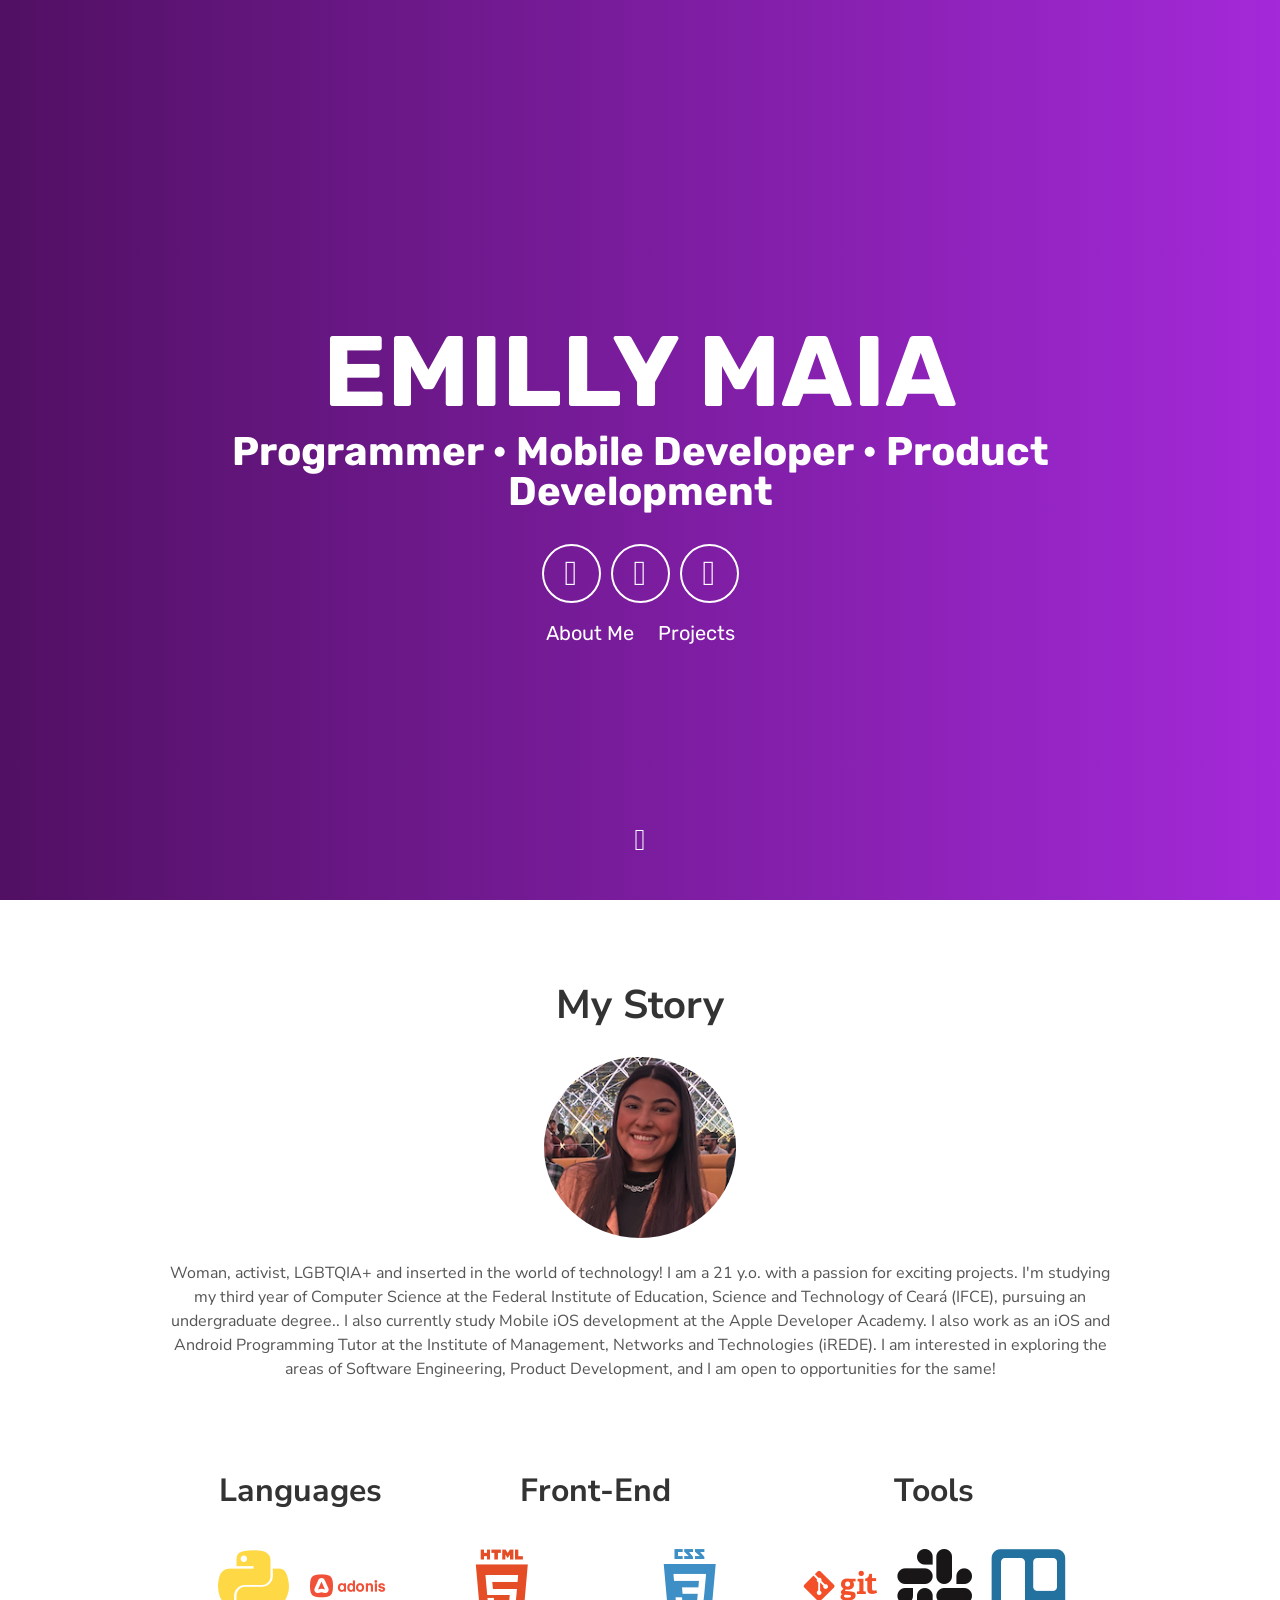
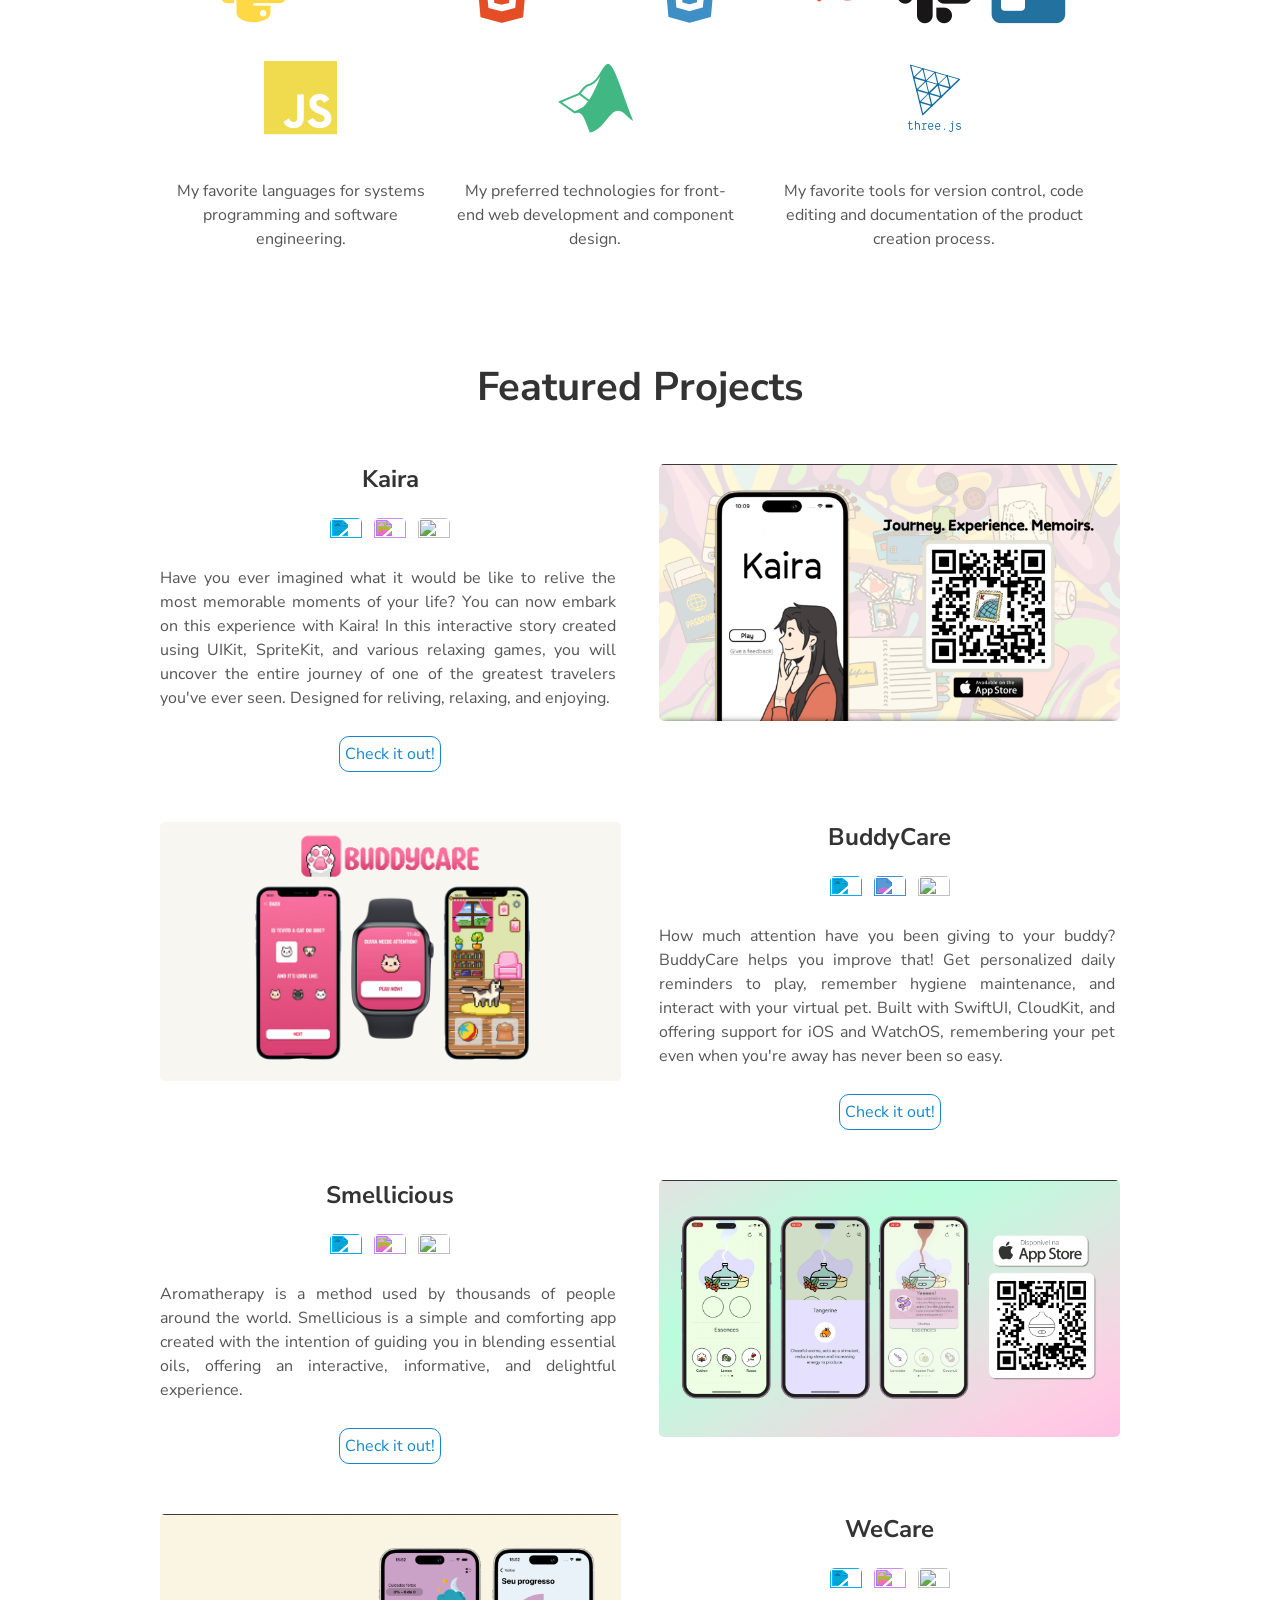
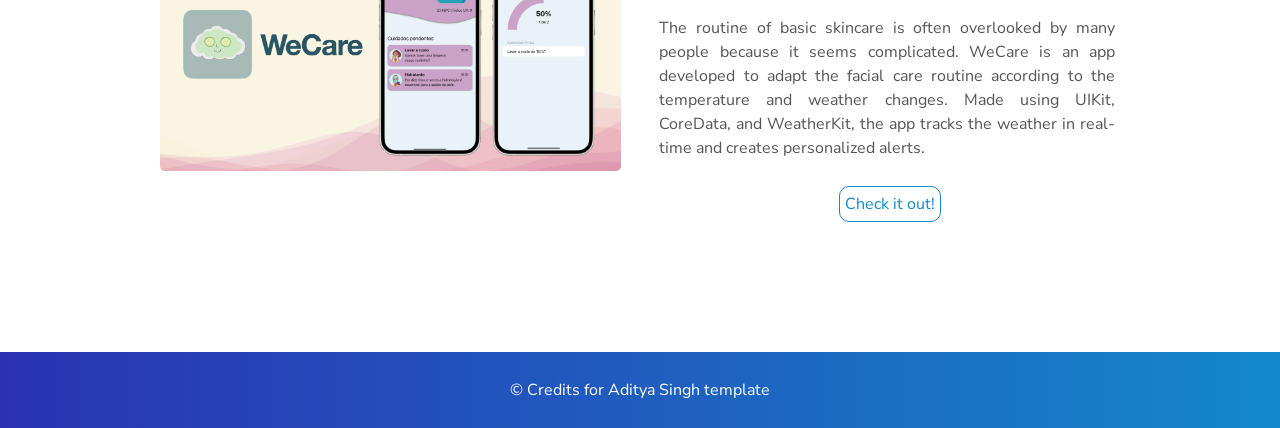
==== index.html @ 584636ec "ajustando app com git" ====
<!DOCTYPE html>
<html lang="en">
  <head>
    <!-- Metadata of the Webpage -->
    <!-- Character-set Metadata -->
    <meta charset="utf-8" />
    <meta http-equiv="X-UA-Compatible" content="IE=edge" />
    <!-- Viewport Metadata -->
    <meta name="viewport" content="width=device-width, initial-scale=1" />
    <!-- Description Metadata-->
    <meta name="description" content="Portfolio Website" />
    <!-- Author Metadata -->
    <meta name="author" content="Emilly Maia" />
    <!-- Keyword Metadata -->
    <meta
      name="keywords"
      content="Emilly Maia, Emilly Pereira Maia, Emilly, Maia"
    />
    <!-- Webpage Logo -->
    <link rel="shortcut icon" href="./assets/img/favicon.ico" />
    <!-- Webpage Title -->
    <title>Emilly Maia</title>

    <!-- Import CSS: Main Stylesheet -->
    <link rel="stylesheet" href="./assets/css/main.css" />
    <link rel="stylesheet" href="https://cdn.jsdelivr.net/gh/devicons/devicon@latest/devicon.min.css">
  </head>

  <body>
    <div id="particles-js">
      <div class="header">
        <h1>
          <span class="site-title">EMILLY MAIA</span>
          <span class="site-description">Programmer • Mobile Developer • Product Development</span>
        </h1>
        <div class="header-icons">
          <a aria-label="My LinkedIn Profile" target="_blank" href="https://www.linkedin.com/in/emilly-maia-dev/">
            <i class="icon fa fa-linkedin" aria-hidden="true"></i>
          </a>
          <a aria-label="My Github Profile" target="_blank" href="https://github.com/emillymaia">
            <i class="icon fa fa-github-alt" aria-hidden="true"></i>
          </a>
          <a aria-label="Send Email" href="mailto:emillymaia.dev@gmail.com" target="_blank"
            ><i class="icon fa fa-envelope"></i
          ></a>
        </div>
        <div class="header-links">
          <a class="link" href="#about" data-scroll>About Me</a>
          <a class="link" href="#projects" data-scroll>Projects</a>
        </div>
      </div>
      <a class="down" href="#about" data-scroll><i class="icon fa fa-chevron-down" aria-hidden="true"></i></a>
    </div>

    <!-- About Section -->
    <section id="about">
      <!-- User Introduction-->
      <div class="user-details">
        <h1>My Story</h1>
        <picture>
          <source
            type="image/webp"
            srcset="./assets/img/webp/Professional-Picture-Me.webp"
            alt="Professional Me"
            width="20%"
            style="border-radius: 50%"
          />
          <img
            src="./assets/img/jpg/Professional-Picture-Me.png"
            alt="Professional Me"
            width="20%"
            style="border-radius: 50%"
          />
        </picture>
        <p>
          Woman, activist, LGBTQIA+ and inserted in the world of technology! I am a 21 y.o. with a passion for 
          exciting projects. I'm studying my third year of Computer Science at the Federal Institute of Education, 
          Science and Technology of Ceará (IFCE), pursuing an undergraduate degree.. I also currently study Mobile iOS 
          development at the Apple Developer Academy. I also work as an iOS and Android Programming Tutor at the 
          Institute of Management, Networks and Technologies (iREDE). I am interested in exploring the areas 
          of Software Engineering, Product Development, and I am open to opportunities for the same!
        </p>
      </div>

      <!-- User Specifics -->
      <div class="user">
        <!-- Technology Stack #1: Languages -->
        <div class="tech">
          <h2>Languages</h2>
          <i class="devicon-python-plain colored"></i>
          <i class="devicon-flutter-plain colored"></i>
          <i class="devicon-dart-plain-wordmark colored"></i>
          <i class="devicon-kotlin-plain-wordmark colored"></i>
          <i class="devicon-swift-plain colored"></i>
          <i class="devicon-javascript-plain colored"></i>
          <p>My favorite languages for systems programming and software engineering.</p>
        </div>

        <!-- Technology Stack #2: Front-End -->
        <div class="tech">
          <h2>Front-End</h2>
          <i class="devicon-html5-plain-wordmark colored"></i>
          <i class="devicon-bootstrap-plain-wordmark colored"></i>
          <i class="devicon-css3-plain-wordmark colored"></i>
          <i class="devicon-vuejs-plain-wordmark colored"></i>

          <p>My preferred technologies for front-end web development and component design.</p>
        </div>

        <!-- Technology Stack #4: Tools -->
        <div class="tech">
          <h2>Tools</h2>
          <i class="devicon-git-plain-wordmark colored"></i>
          <i class="devicon-github-plain colored"></i>
          <i class="devicon-trello-plain colored"></i>
          <i class="devicon-intellij-plain-wordmark colored"></i>
          <i class="devicon-xcode-plain colored"></i>
          <i class="devicon-jira-plain colored"></i>
          <p>My favorite tools for version control, code editing and documentation of the product creation process.</p>
        </div>
      </div>
    </section>

    <!-- Projects Section -->
    <section id="projects">
      <div class="user-details">
        <h1>Featured Projects</h1>
      </div>

      <!-- User Project #1: Personal Résumé Website -->
      <div class="user-projects">
        <div class="images-right">
          <picture>
            <source type="image/webp" srcset="./assets/img/webp/KairaApp.webp" alt="Kaira Mobile App" />
            <img alt="Kaira Mobile App" src="./assets/img/jpg/KairaApp.png" />
          </picture>
        </div>
        <div class="contents" style="text-align: center">
          <h3>Kaira</h3>
          <div>
            <img
              height="32"
              width="32"
              src="https://unpkg.com/simple-icons@3.4.0/icons/appstore.svg"
              style="filter: invert(73%) sepia(74%) saturate(1552%) hue-rotate(169deg) brightness(109%) contrast(97%)"
            />
            &nbsp;
            <img
              height="32"
              width="32"
              src="https://unpkg.com/simple-icons@3.4.0/icons/swift.svg"
              style="filter: invert(24%) sepia(14%) saturate(2270%) hue-rotate(222deg) brightness(102%) contrast(90%)"
            />
            &nbsp;
            <img height="32" width="32" src="https://unpkg.com/simple-icons@3.4.0/icons/xcode.svg" />
          </div>
          <p style="text-align: justify">
            Have you ever imagined what it would be like to relive the most memorable 
            moments of your life? You can now embark on this experience with Kaira! 
            In this interactive story created using UIKit, SpriteKit, and various relaxing 
            games, you will uncover the entire journey of one of the greatest travelers you've ever 
            seen. Designed for reliving, relaxing, and enjoying.
          </p>
          <a class="project-link" target="_blank" href="https://apps.apple.com/br/app/kaira/id6466660925">Check it out!</a>
        </div>
      </div>

      <!-- User Project #2: Summer 2020 Project -->
      <div class="user-projects">
        <div class="images-left">
          <picture>
            <source type="image/webp" srcset="./assets/img/webp/BuddyCareApp.webp" alt="Perpetual Crusades" />
            <img alt="Perpetual Crusades" src="./assets/img/jpg/BuddyCareApp.png" />
          </picture>
        </div>
        <div class="contents-right" style="text-align: center">
          <h3>BuddyCare</h3>
          <img
            height="32"
            width="32"
            src="https://unpkg.com/simple-icons@3.4.0/icons/swift.svg"
            style="filter: invert(73%) sepia(74%) saturate(1552%) hue-rotate(169deg) brightness(109%) contrast(97%)"
          />
          &nbsp;
          <img
            height="32"
            width="32"
            src="https://unpkg.com/simple-icons@3.4.0/icons/xcode.svg"
            style="filter: invert(33%) sepia(29%) saturate(3844%) hue-rotate(184deg) brightness(90%) contrast(84%)"
          />
          &nbsp;
          <img height="32" width="32" src="https://unpkg.com/simple-icons@3.4.0/icons/github.svg" />
          <p style="text-align: justify">
            How much attention have you been giving to your buddy? BuddyCare helps you improve 
            that! Get personalized daily reminders to play, remember hygiene maintenance, and 
            interact with your virtual pet. Built with SwiftUI, CloudKit, and offering support
             for iOS and WatchOS, remembering your pet even when you're away has never been 
             so easy.
          </p>
          <a class="project-link" target="_blank" href="https://github.com/yago-marques/BuddyCare"
            >Check it out!</a
          >
        </div>
      </div>

      <!-- User Project #3: COVID-19 Tracker App -->
      <div class="user-projects">
        <div class="images-right">
          <picture>
            <source type="image/webp" srcset="./assets/img/webp/SmelliciousApp.webp" alt="COVID-19 Tracker App" />
            <img alt="COVID-19 Tracker App" src="./assets/img/jpg/SmelliciousApp.png" />
          </picture>
        </div>
        <div class="contents" style="text-align: center">
          <h3>Smellicious</h3>
          <div>
            <img
            height="32"
            width="32"
            src="https://unpkg.com/simple-icons@3.4.0/icons/appstore.svg"
            style="filter: invert(73%) sepia(74%) saturate(1552%) hue-rotate(169deg) brightness(109%) contrast(97%)"
          />
          &nbsp;
          <img
            height="32"
            width="32"
            src="https://unpkg.com/simple-icons@3.4.0/icons/swift.svg"
            style="filter: invert(24%) sepia(14%) saturate(2270%) hue-rotate(222deg) brightness(102%) contrast(90%)"
          />
          &nbsp;
          <img height="32" width="32" src="https://unpkg.com/simple-icons@3.4.0/icons/xcode.svg" />
          </div>
          <p style="text-align: justify">
            Aromatherapy is a method used by thousands of people around the world. 
            Smellicious is a simple and comforting app created with the intention of 
            guiding you in blending essential oils, offering an interactive, informative, 
            and delightful experience.
          </p>
          <a class="project-link" target="_blank" href="https://apps.apple.com/br/app/smellicious/id6445817946">
            Check it out!
          </a>
        </div>
      </div>

      <!-- Use Project #4: Valuto: Account Management System -->
      <div class="user-projects">
        <div class="images-left">
          <picture>
            <source
              type="image/webp"
              srcset="./assets/img/webp/WeCareApp.webp"
              alt="Valuto: Account Management System"
            />
            <img alt="Valuto: Account Management System" src="./assets/img/jpg/WeCareApp.png" />
          </picture>
        </div>
        <div class="contents-right" style="text-align: center">
          <h3>WeCare</h3>
          <div>
            <img
            height="32"
            width="32"
            src="https://unpkg.com/simple-icons@3.4.0/icons/github.svg"
            style="filter: invert(73%) sepia(74%) saturate(1552%) hue-rotate(169deg) brightness(109%) contrast(97%)"
          />
          &nbsp;
          <img
            height="32"
            width="32"
            src="https://unpkg.com/simple-icons@3.4.0/icons/swift.svg"
            style="filter: invert(24%) sepia(14%) saturate(2270%) hue-rotate(222deg) brightness(102%) contrast(90%)"
          />
          &nbsp;
          <img height="32" width="32" src="https://unpkg.com/simple-icons@3.4.0/icons/xcode.svg" />
          </div>
          <p style="text-align: justify">
            The routine of basic skincare is often overlooked by many people because it seems 
            complicated. WeCare is an app developed to adapt the facial care routine according
             to the temperature and weather changes. Made using UIKit, CoreData, and WeatherKit, 
             the app tracks the weather in real-time and creates personalized alerts.
          </p>
          <a class="project-link" target="_blank" href="https://github.com/yago-marques/WeCare">
            Check it out!
          </a>
        </div>
      </div>
    </section>

    <footer class="footer">
      <p>&copy; Credits for Aditya Singh template</p>
    </footer>

    <!-- Import JS: Particles Theme -->
    <script src="https://cdn.jsdelivr.net/particles.js/2.0.0/particles.min.js"></script>
    <!-- Import JS: Sweet Scroll -->
    <script src="./assets/js/sweet-scroll.min.js"></script>
    <!-- Import JS: Google Analytics -->
    <script src="./assets/js/google-analytics.js"></script>
    <!-- Import JS: Main Script -->
    <script src="./assets/js/main.js"></script>
  </body>
</html>
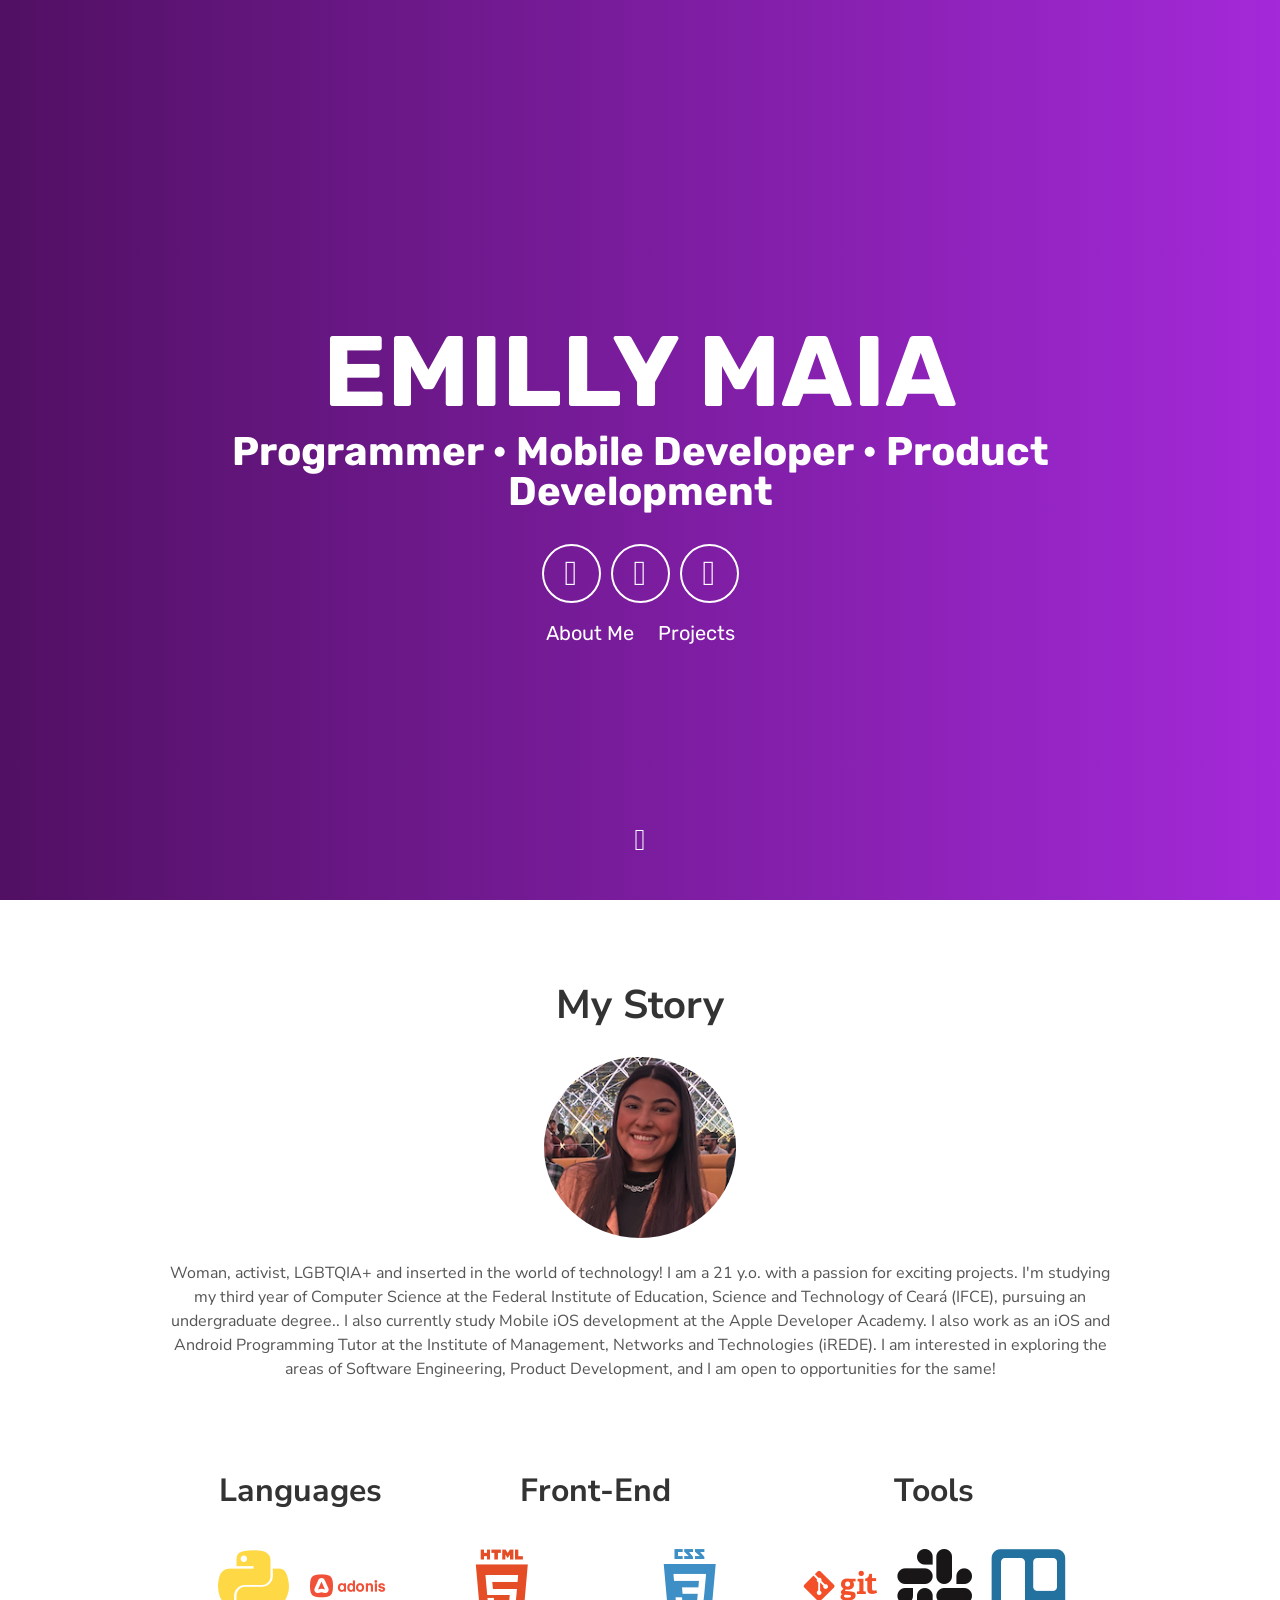
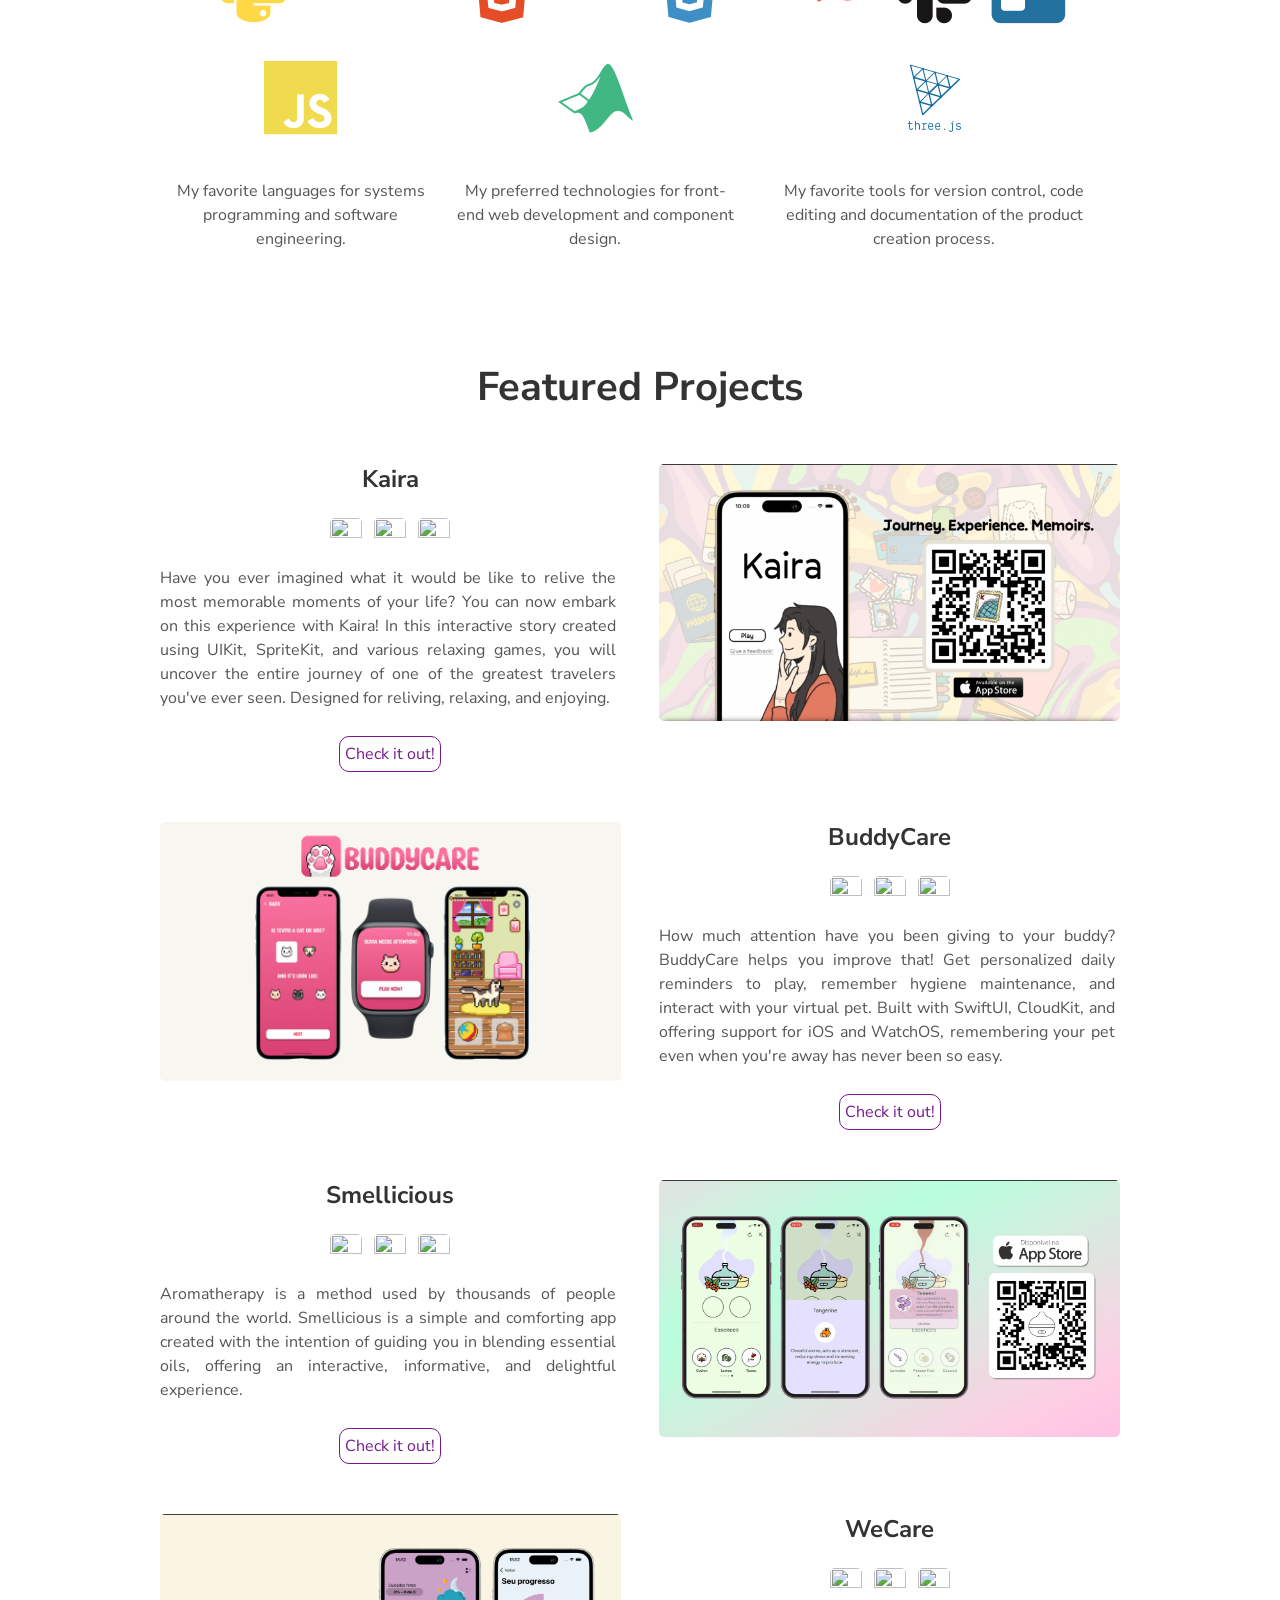
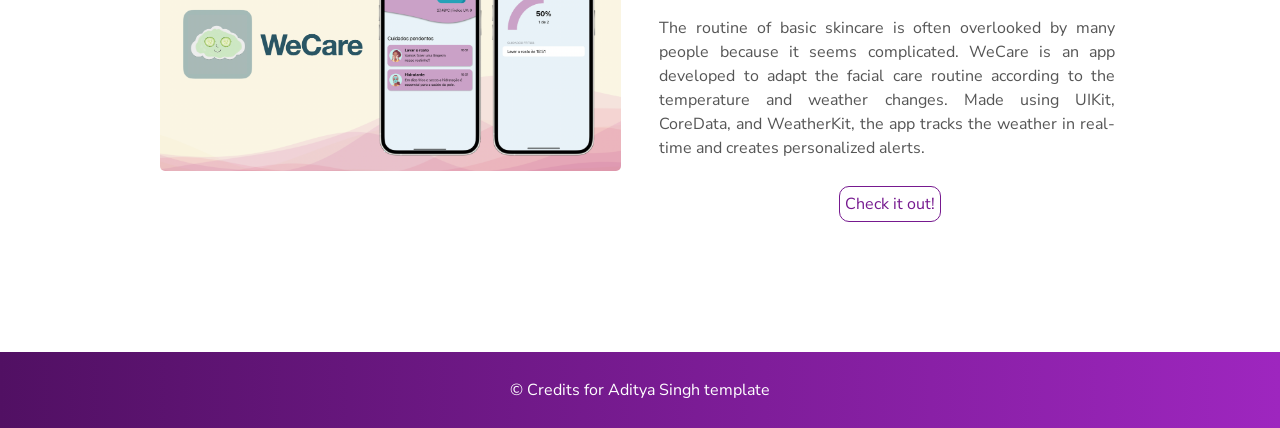
==== commit 5d5714a7: "adjust icons color" ====
--- a/index.html
+++ b/index.html
@@ -142,14 +142,12 @@
               height="32"
               width="32"
               src="https://unpkg.com/simple-icons@3.4.0/icons/appstore.svg"
-              style="filter: invert(73%) sepia(74%) saturate(1552%) hue-rotate(169deg) brightness(109%) contrast(97%)"
             />
             &nbsp;
             <img
               height="32"
               width="32"
               src="https://unpkg.com/simple-icons@3.4.0/icons/swift.svg"
-              style="filter: invert(24%) sepia(14%) saturate(2270%) hue-rotate(222deg) brightness(102%) contrast(90%)"
             />
             &nbsp;
             <img height="32" width="32" src="https://unpkg.com/simple-icons@3.4.0/icons/xcode.svg" />
@@ -179,14 +177,12 @@
             height="32"
             width="32"
             src="https://unpkg.com/simple-icons@3.4.0/icons/swift.svg"
-            style="filter: invert(73%) sepia(74%) saturate(1552%) hue-rotate(169deg) brightness(109%) contrast(97%)"
           />
           &nbsp;
           <img
             height="32"
             width="32"
             src="https://unpkg.com/simple-icons@3.4.0/icons/xcode.svg"
-            style="filter: invert(33%) sepia(29%) saturate(3844%) hue-rotate(184deg) brightness(90%) contrast(84%)"
           />
           &nbsp;
           <img height="32" width="32" src="https://unpkg.com/simple-icons@3.4.0/icons/github.svg" />
@@ -218,14 +214,12 @@
             height="32"
             width="32"
             src="https://unpkg.com/simple-icons@3.4.0/icons/appstore.svg"
-            style="filter: invert(73%) sepia(74%) saturate(1552%) hue-rotate(169deg) brightness(109%) contrast(97%)"
           />
           &nbsp;
           <img
             height="32"
             width="32"
             src="https://unpkg.com/simple-icons@3.4.0/icons/swift.svg"
-            style="filter: invert(24%) sepia(14%) saturate(2270%) hue-rotate(222deg) brightness(102%) contrast(90%)"
           />
           &nbsp;
           <img height="32" width="32" src="https://unpkg.com/simple-icons@3.4.0/icons/xcode.svg" />
@@ -261,14 +255,12 @@
             height="32"
             width="32"
             src="https://unpkg.com/simple-icons@3.4.0/icons/github.svg"
-            style="filter: invert(73%) sepia(74%) saturate(1552%) hue-rotate(169deg) brightness(109%) contrast(97%)"
           />
           &nbsp;
           <img
             height="32"
             width="32"
             src="https://unpkg.com/simple-icons@3.4.0/icons/swift.svg"
-            style="filter: invert(24%) sepia(14%) saturate(2270%) hue-rotate(222deg) brightness(102%) contrast(90%)"
           />
           &nbsp;
           <img height="32" width="32" src="https://unpkg.com/simple-icons@3.4.0/icons/xcode.svg" />
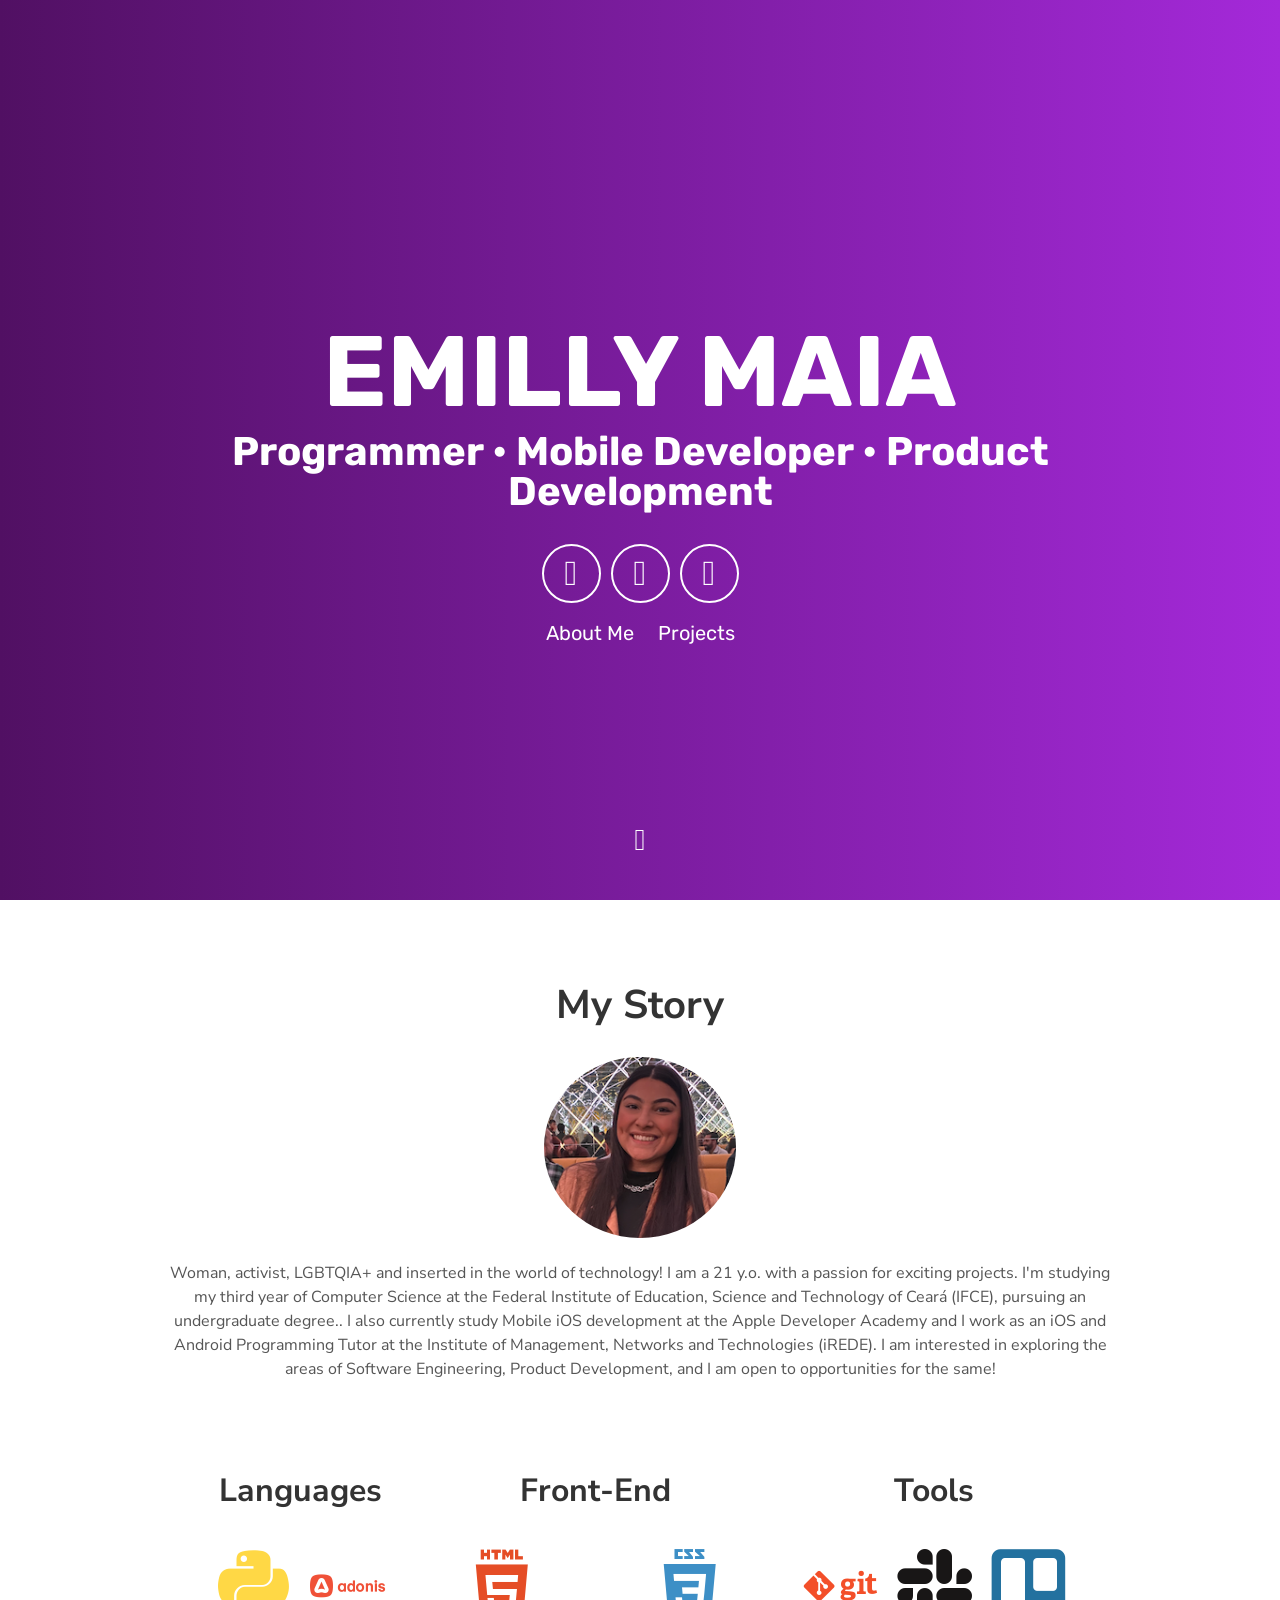
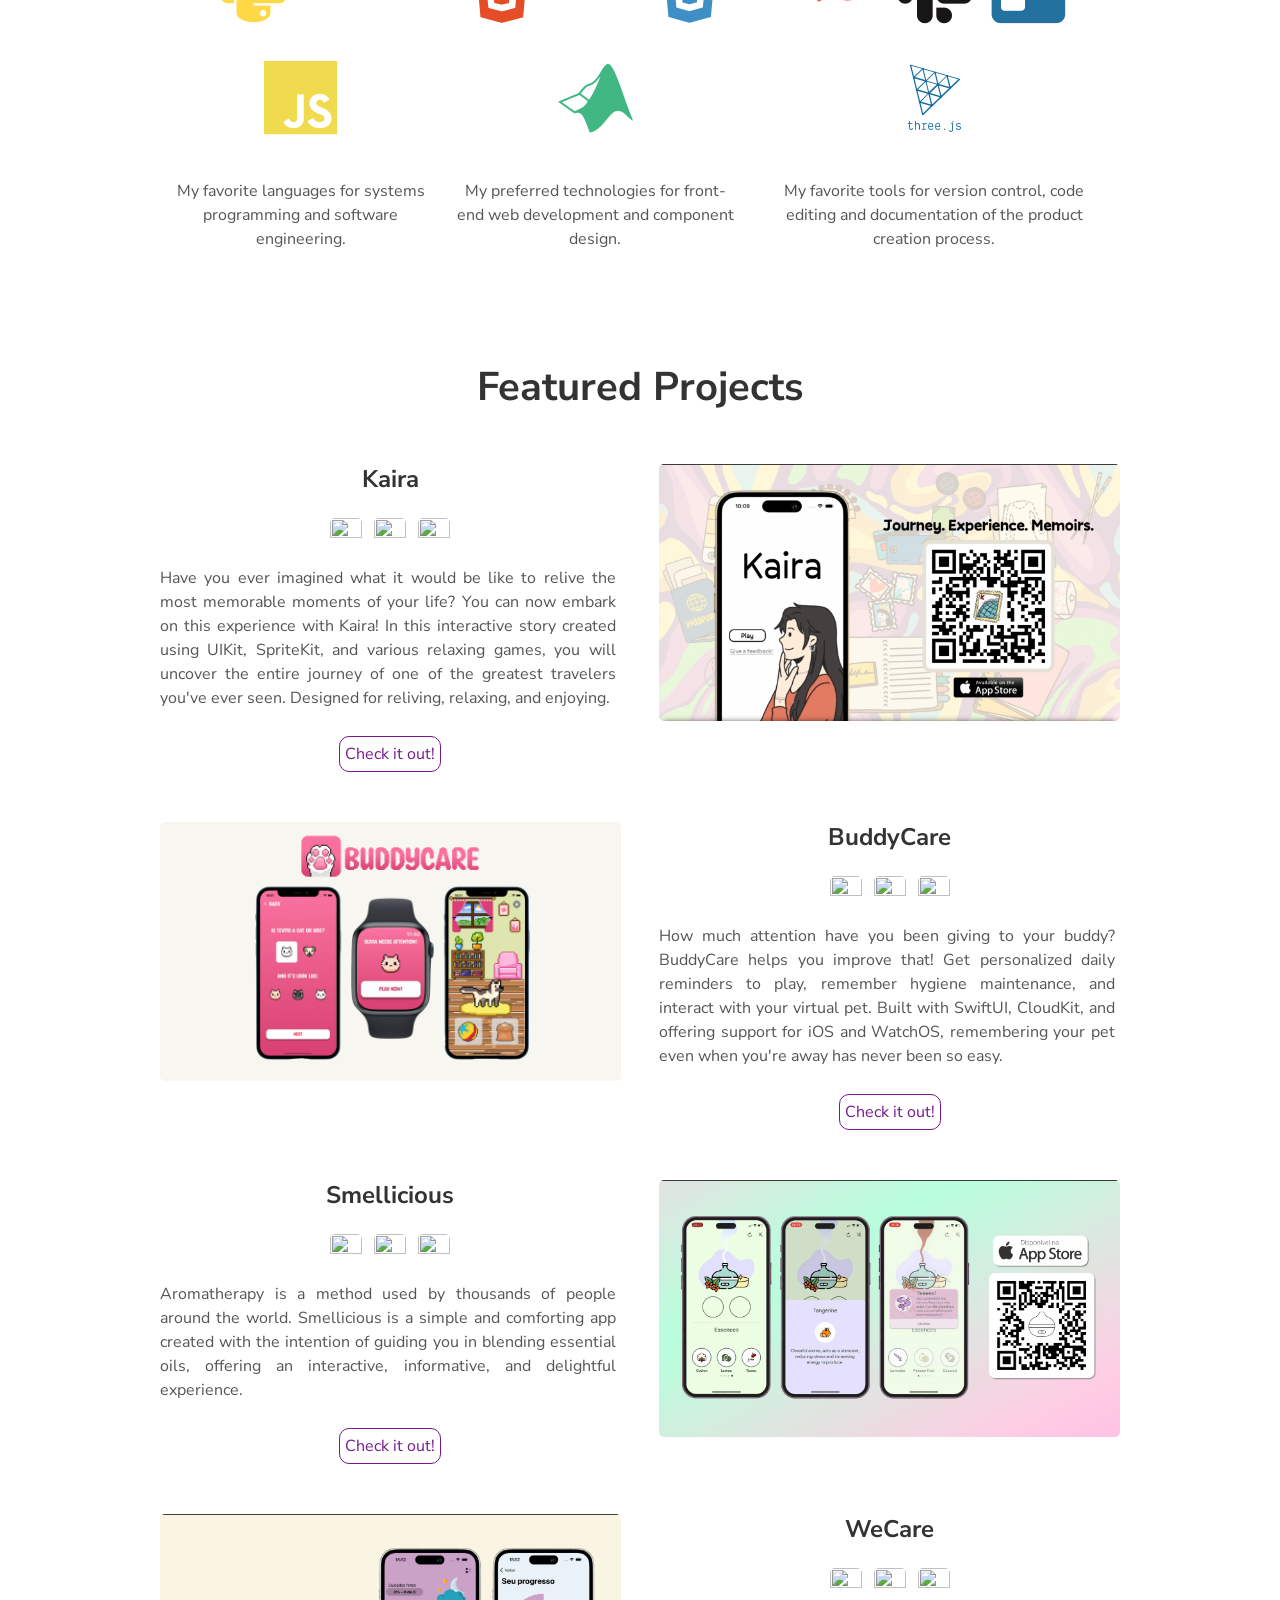
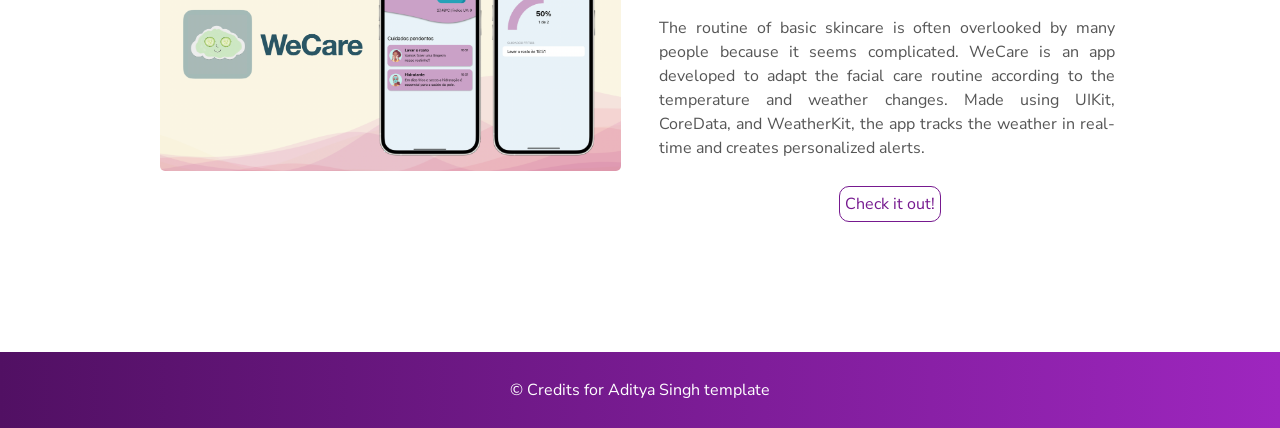
==== commit 82b0d184: "projeto ok" ====
--- a/index.html
+++ b/index.html
@@ -76,7 +76,7 @@
           Woman, activist, LGBTQIA+ and inserted in the world of technology! I am a 21 y.o. with a passion for 
           exciting projects. I'm studying my third year of Computer Science at the Federal Institute of Education, 
           Science and Technology of Ceará (IFCE), pursuing an undergraduate degree.. I also currently study Mobile iOS 
-          development at the Apple Developer Academy. I also work as an iOS and Android Programming Tutor at the 
+          development at the Apple Developer Academy and I work as an iOS and Android Programming Tutor at the 
           Institute of Management, Networks and Technologies (iREDE). I am interested in exploring the areas 
           of Software Engineering, Product Development, and I am open to opportunities for the same!
         </p>
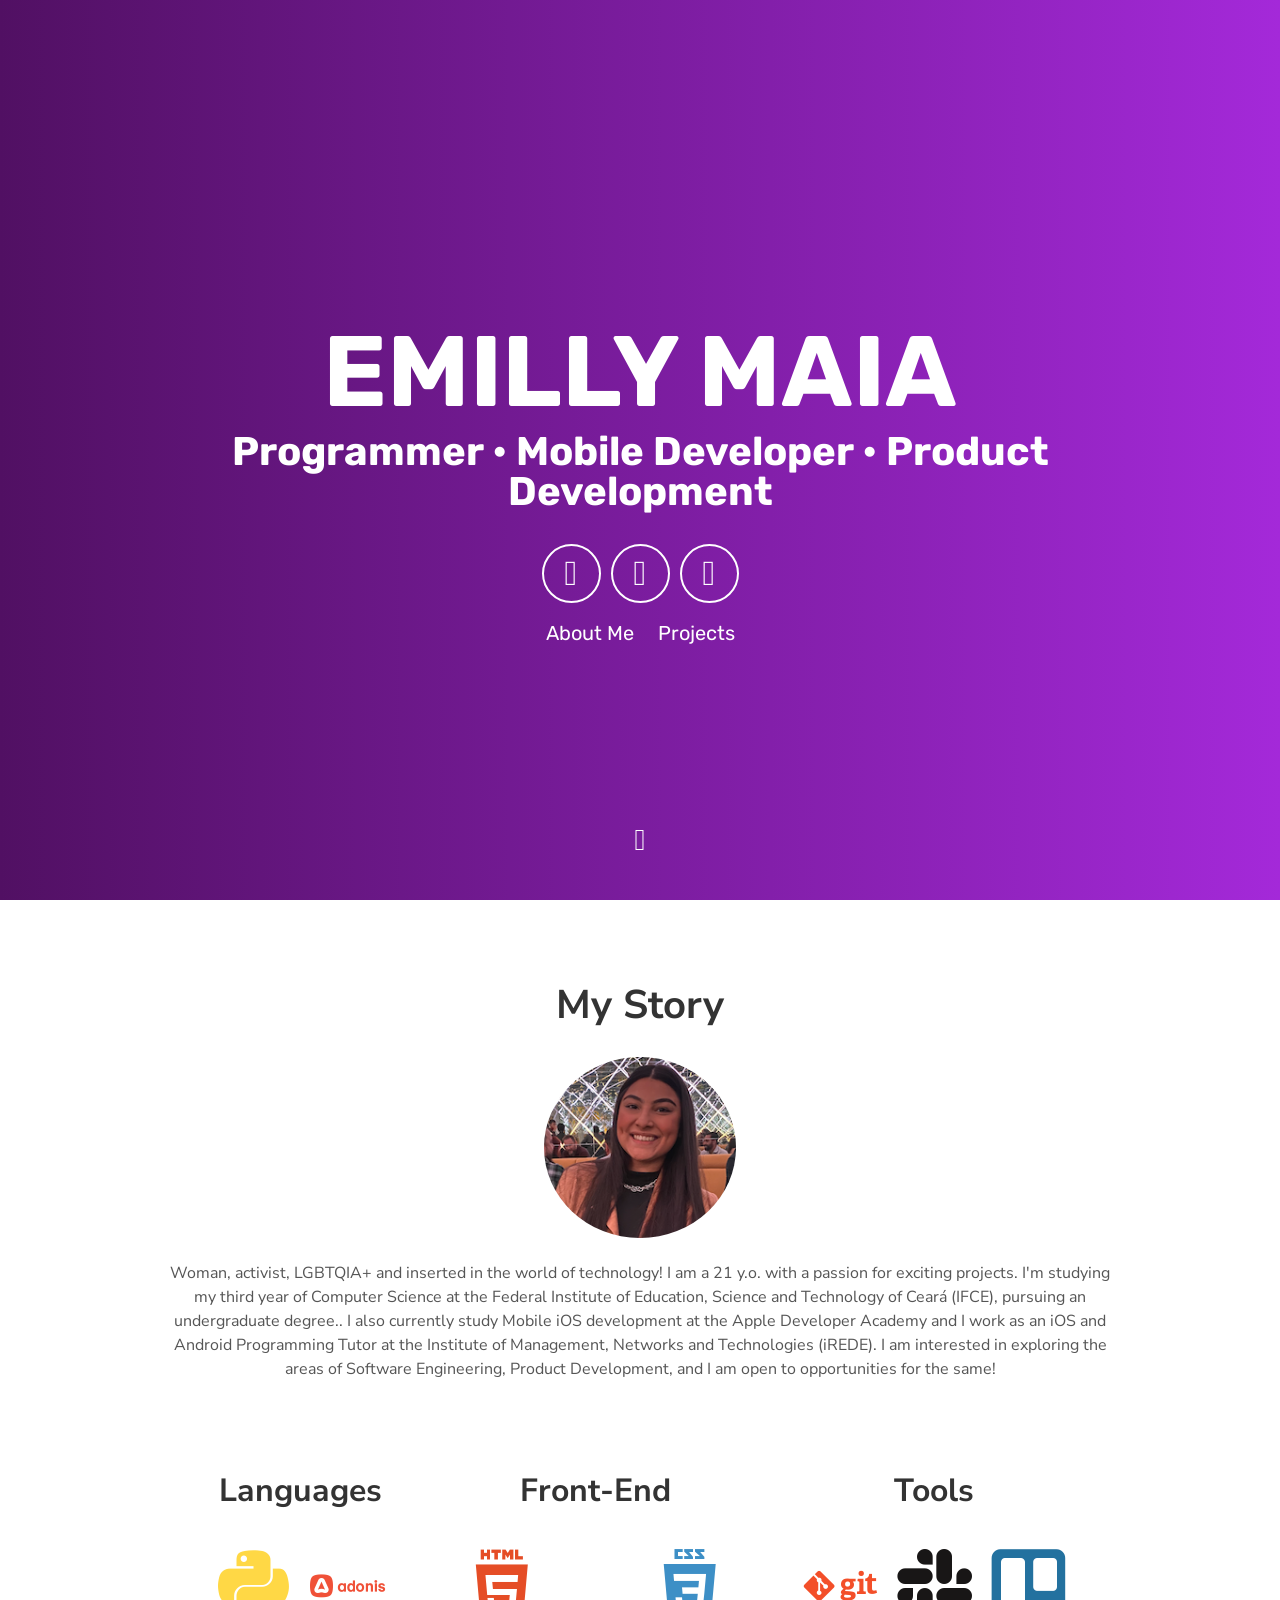
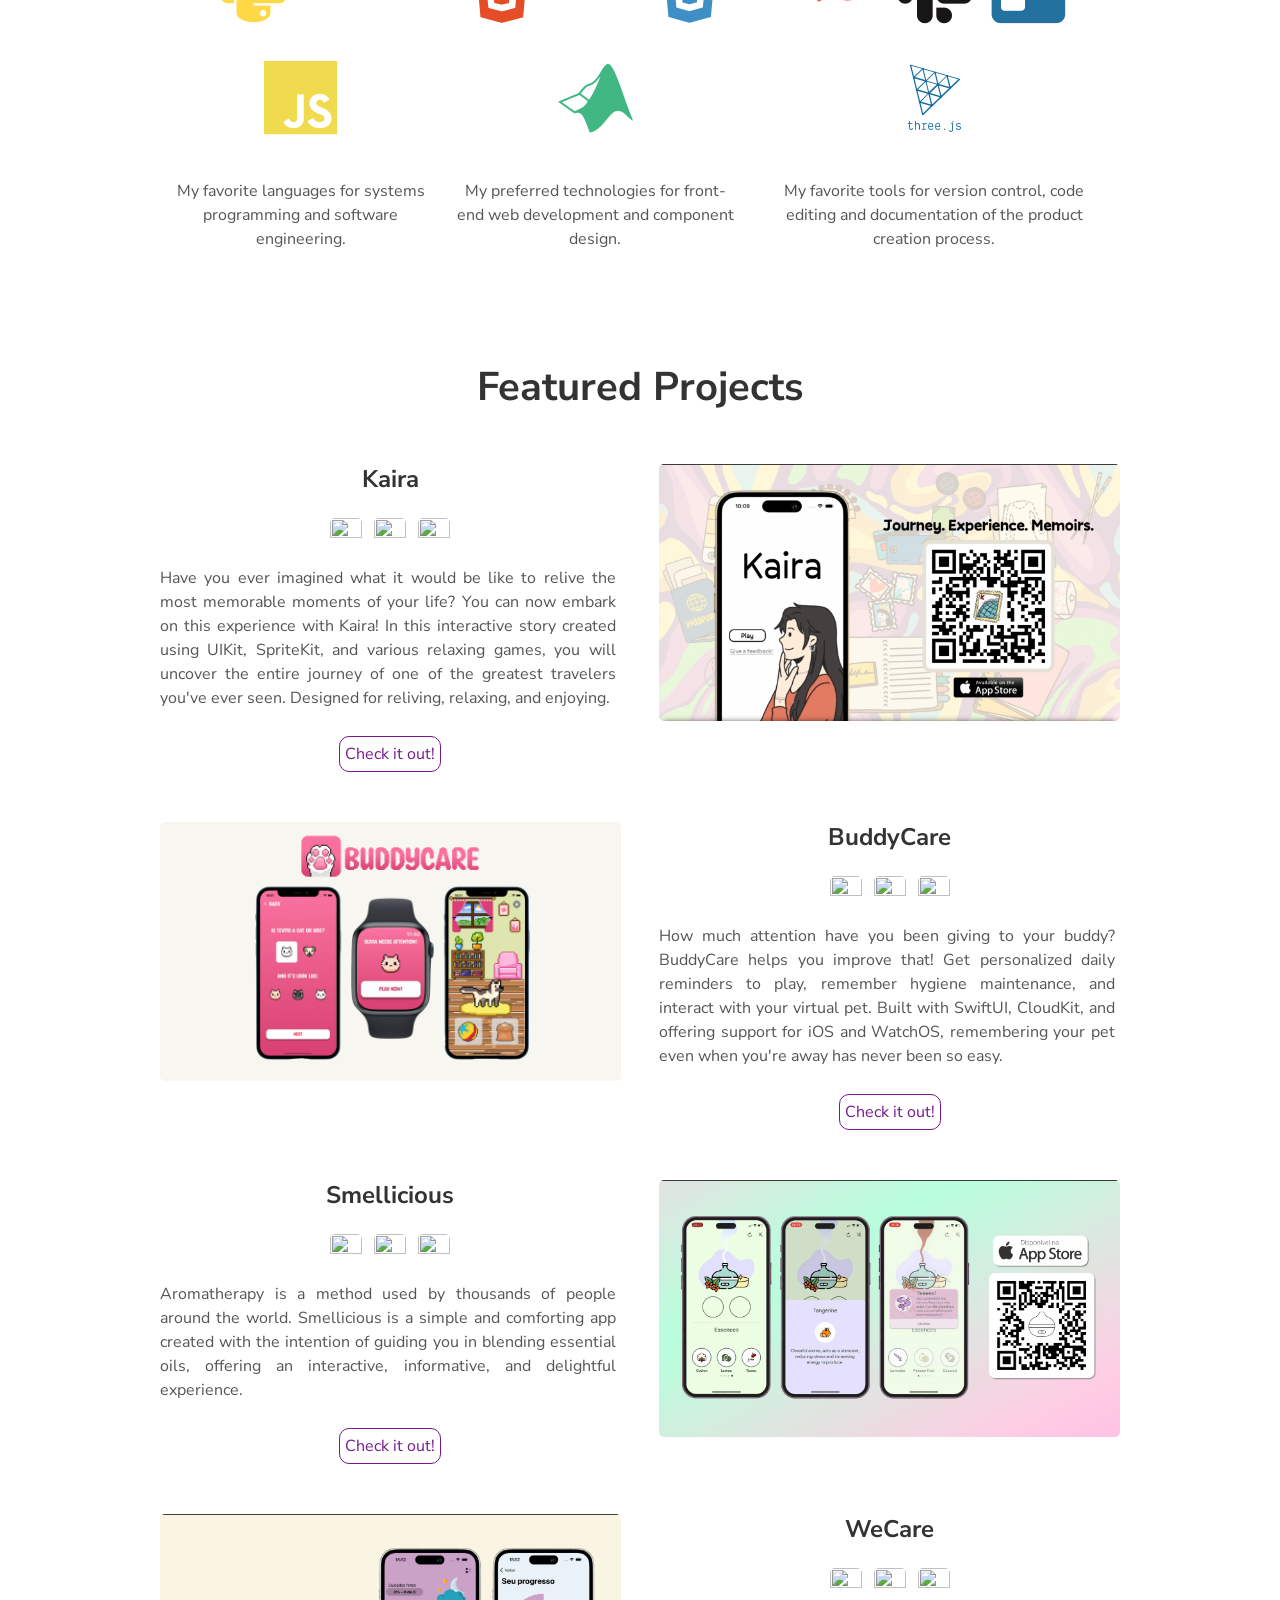
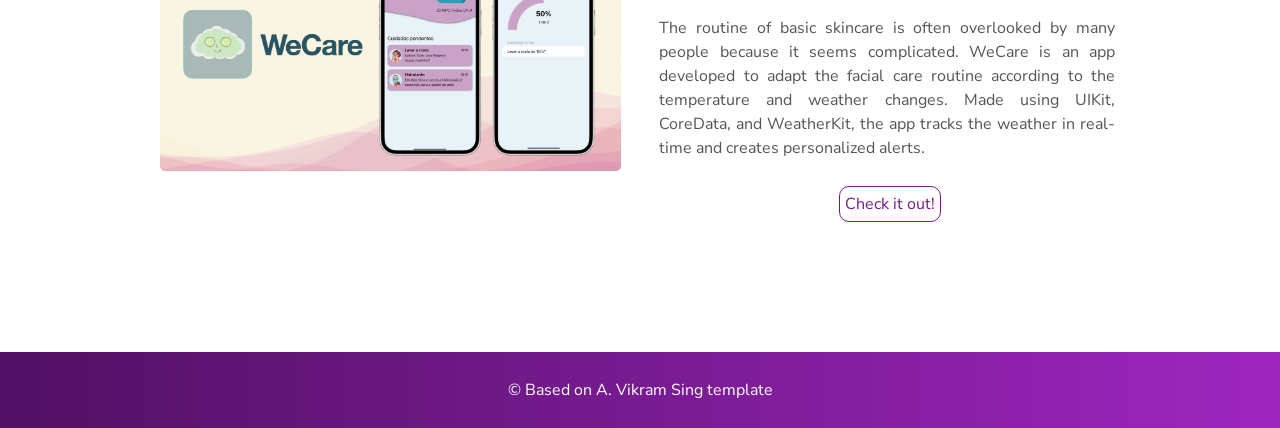
==== commit 6e518870: "adjust footer" ====
--- a/index.html
+++ b/index.html
@@ -279,7 +279,7 @@
     </section>
 
     <footer class="footer">
-      <p>&copy; Credits for Aditya Singh template</p>
+      <p>&copy; Based on A. Vikram Sing template</p>
     </footer>
 
     <!-- Import JS: Particles Theme -->
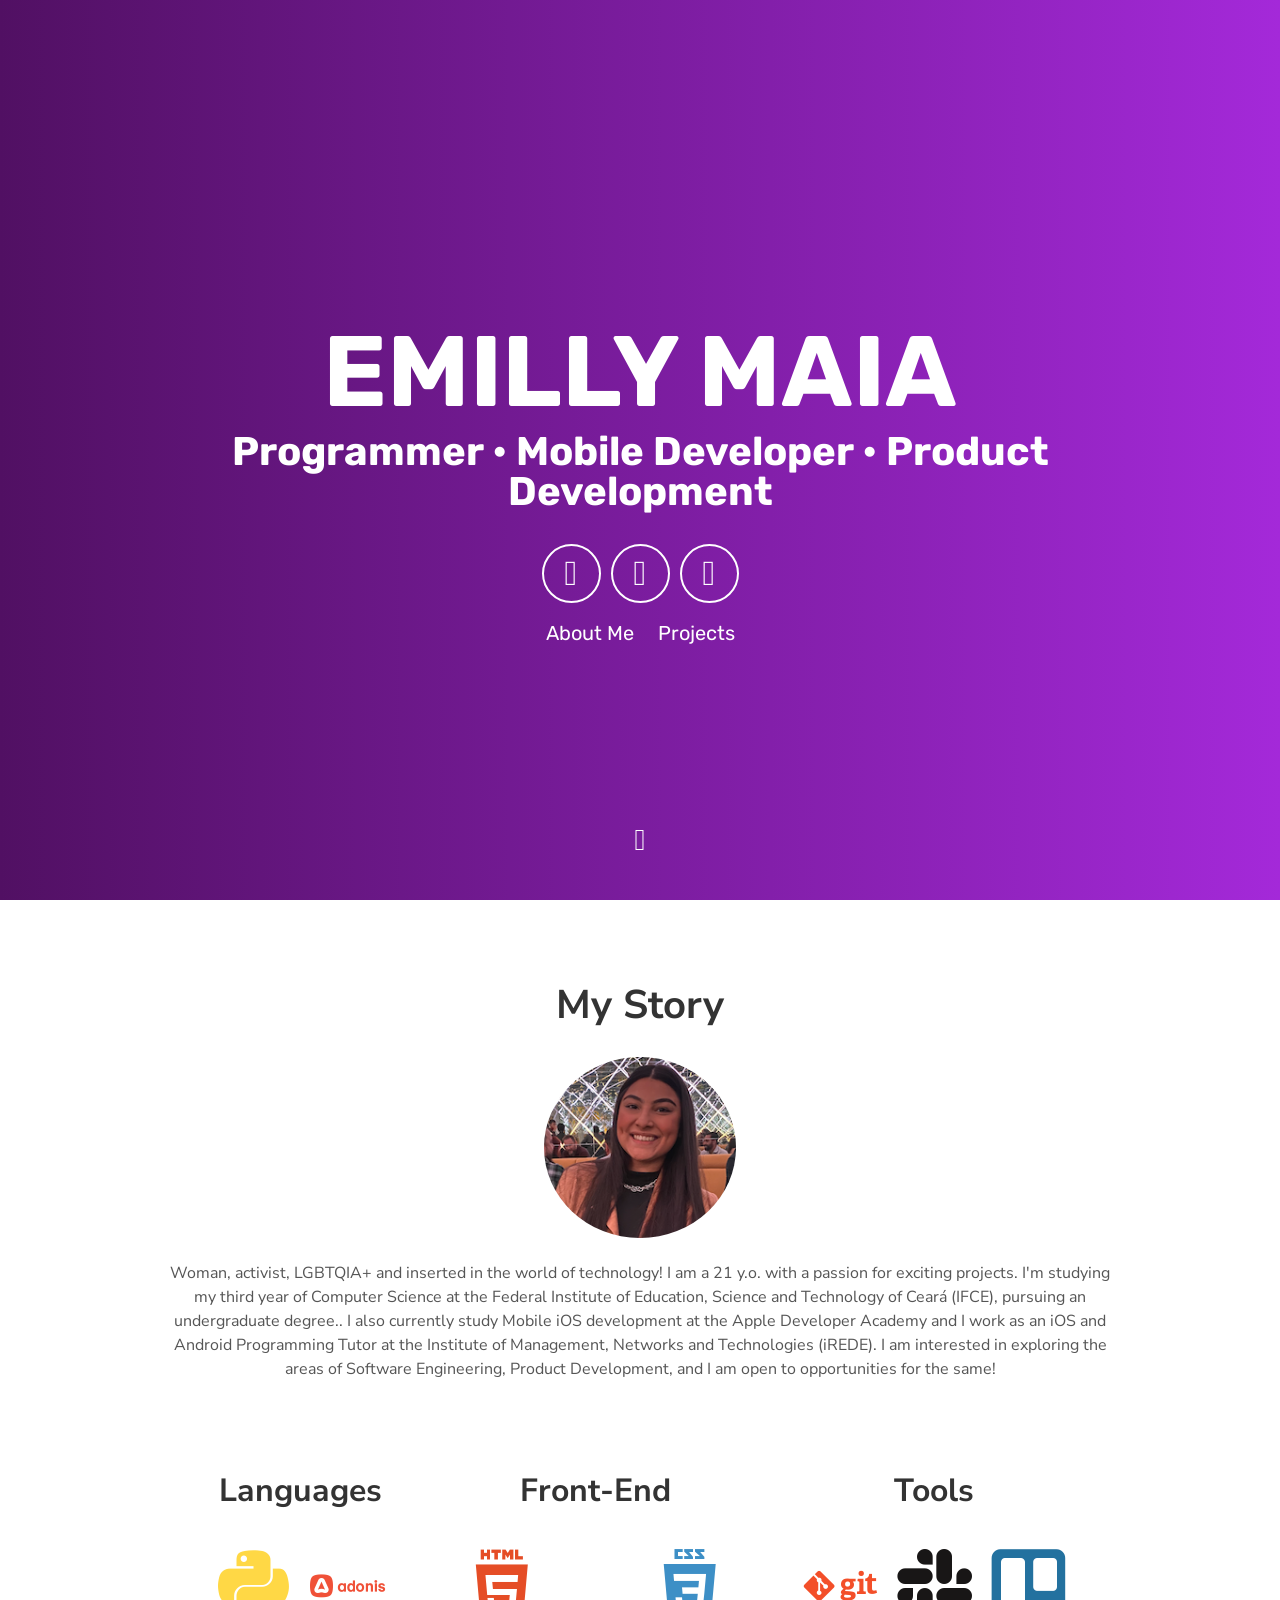
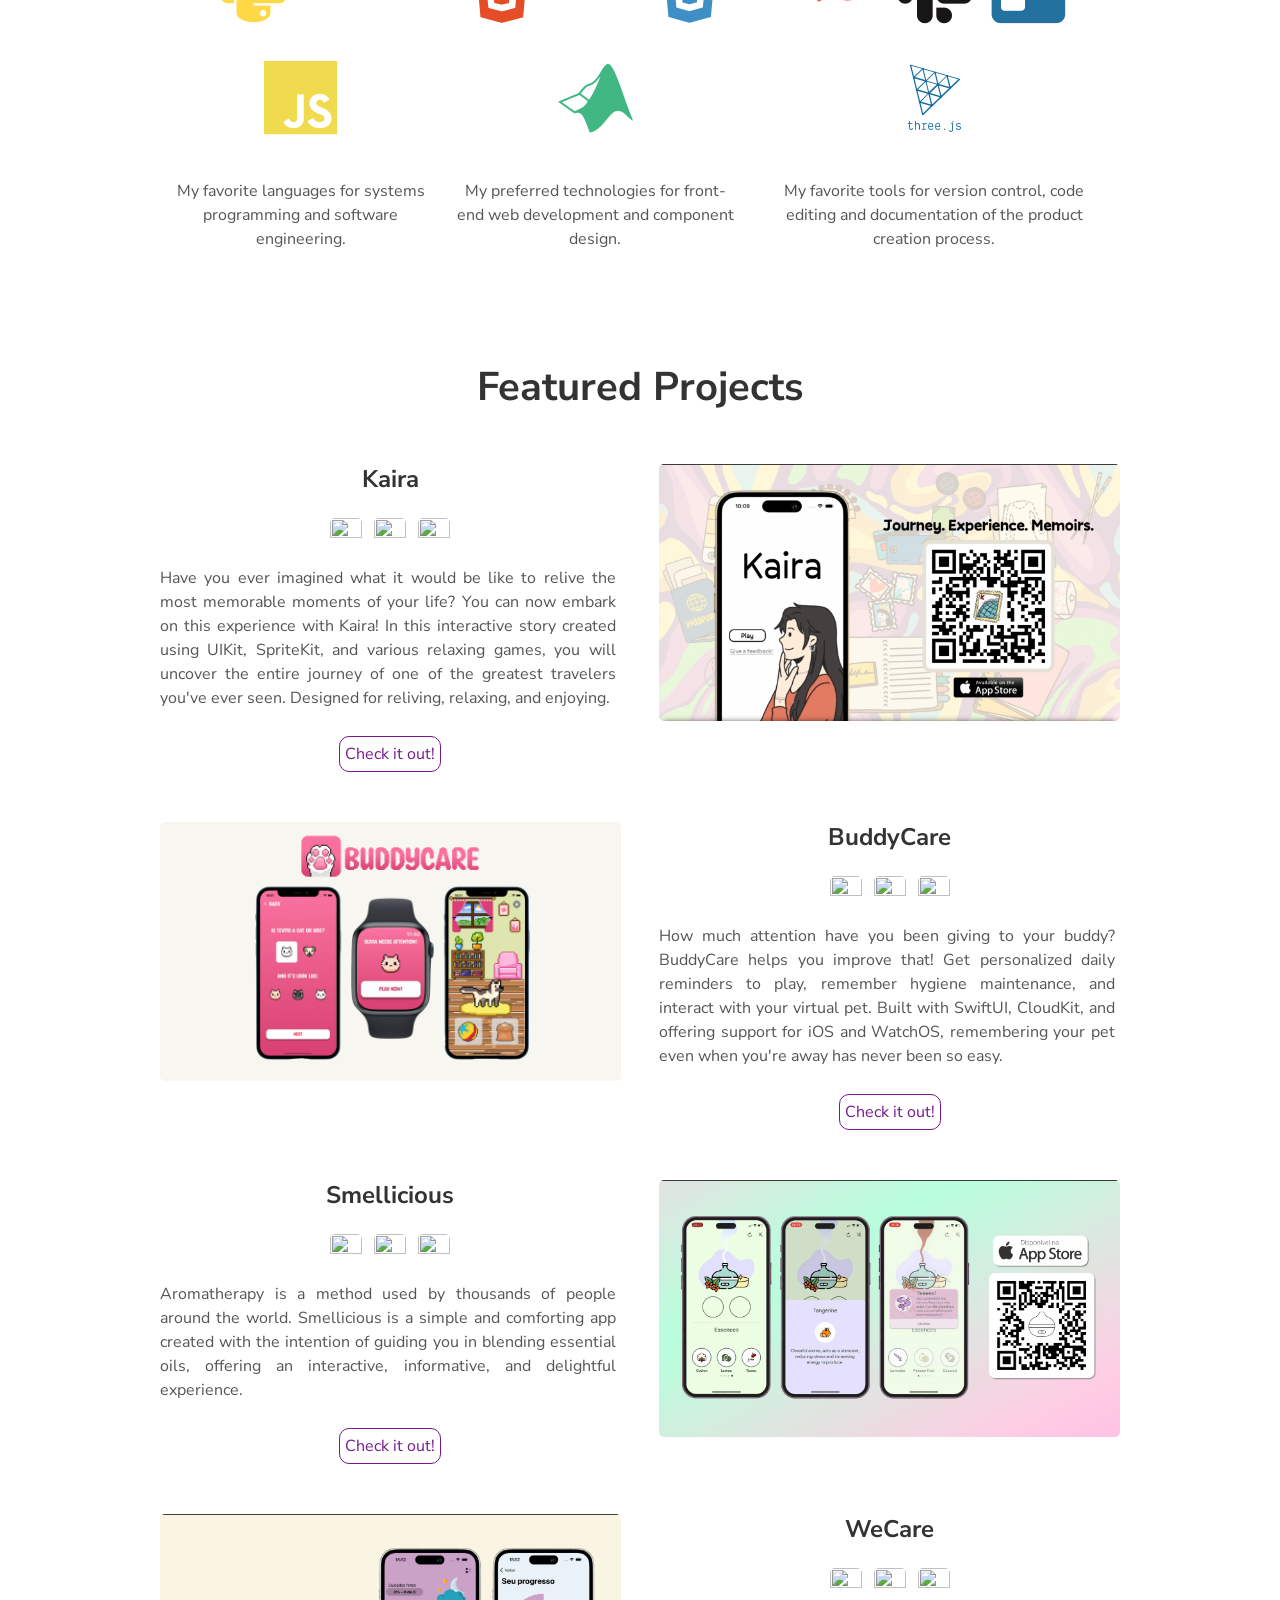
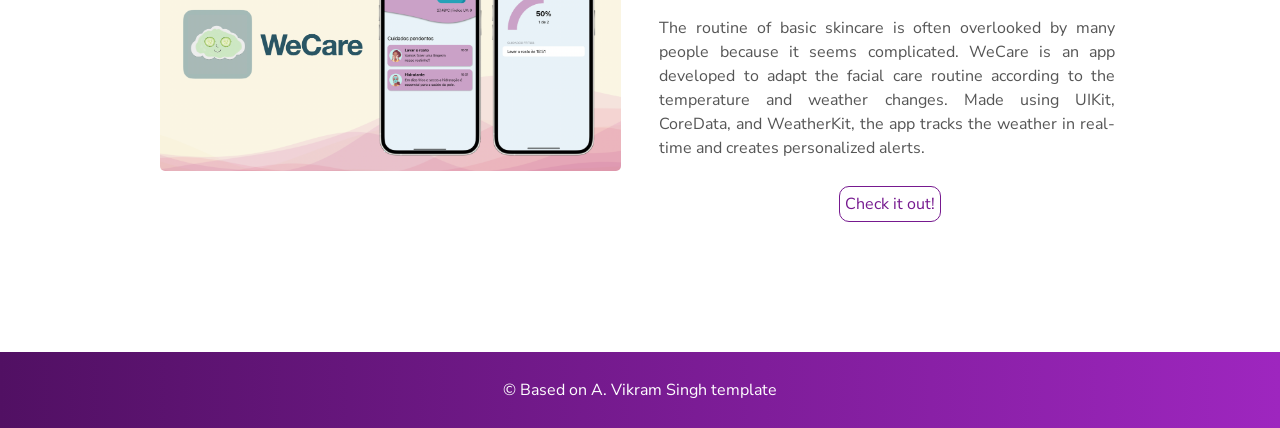
==== commit 4e192323: "adjust footer error" ====
--- a/index.html
+++ b/index.html
@@ -279,7 +279,7 @@
     </section>
 
     <footer class="footer">
-      <p>&copy; Based on A. Vikram Sing template</p>
+      <p>&copy; Based on A. Vikram Singh template</p>
     </footer>
 
     <!-- Import JS: Particles Theme -->
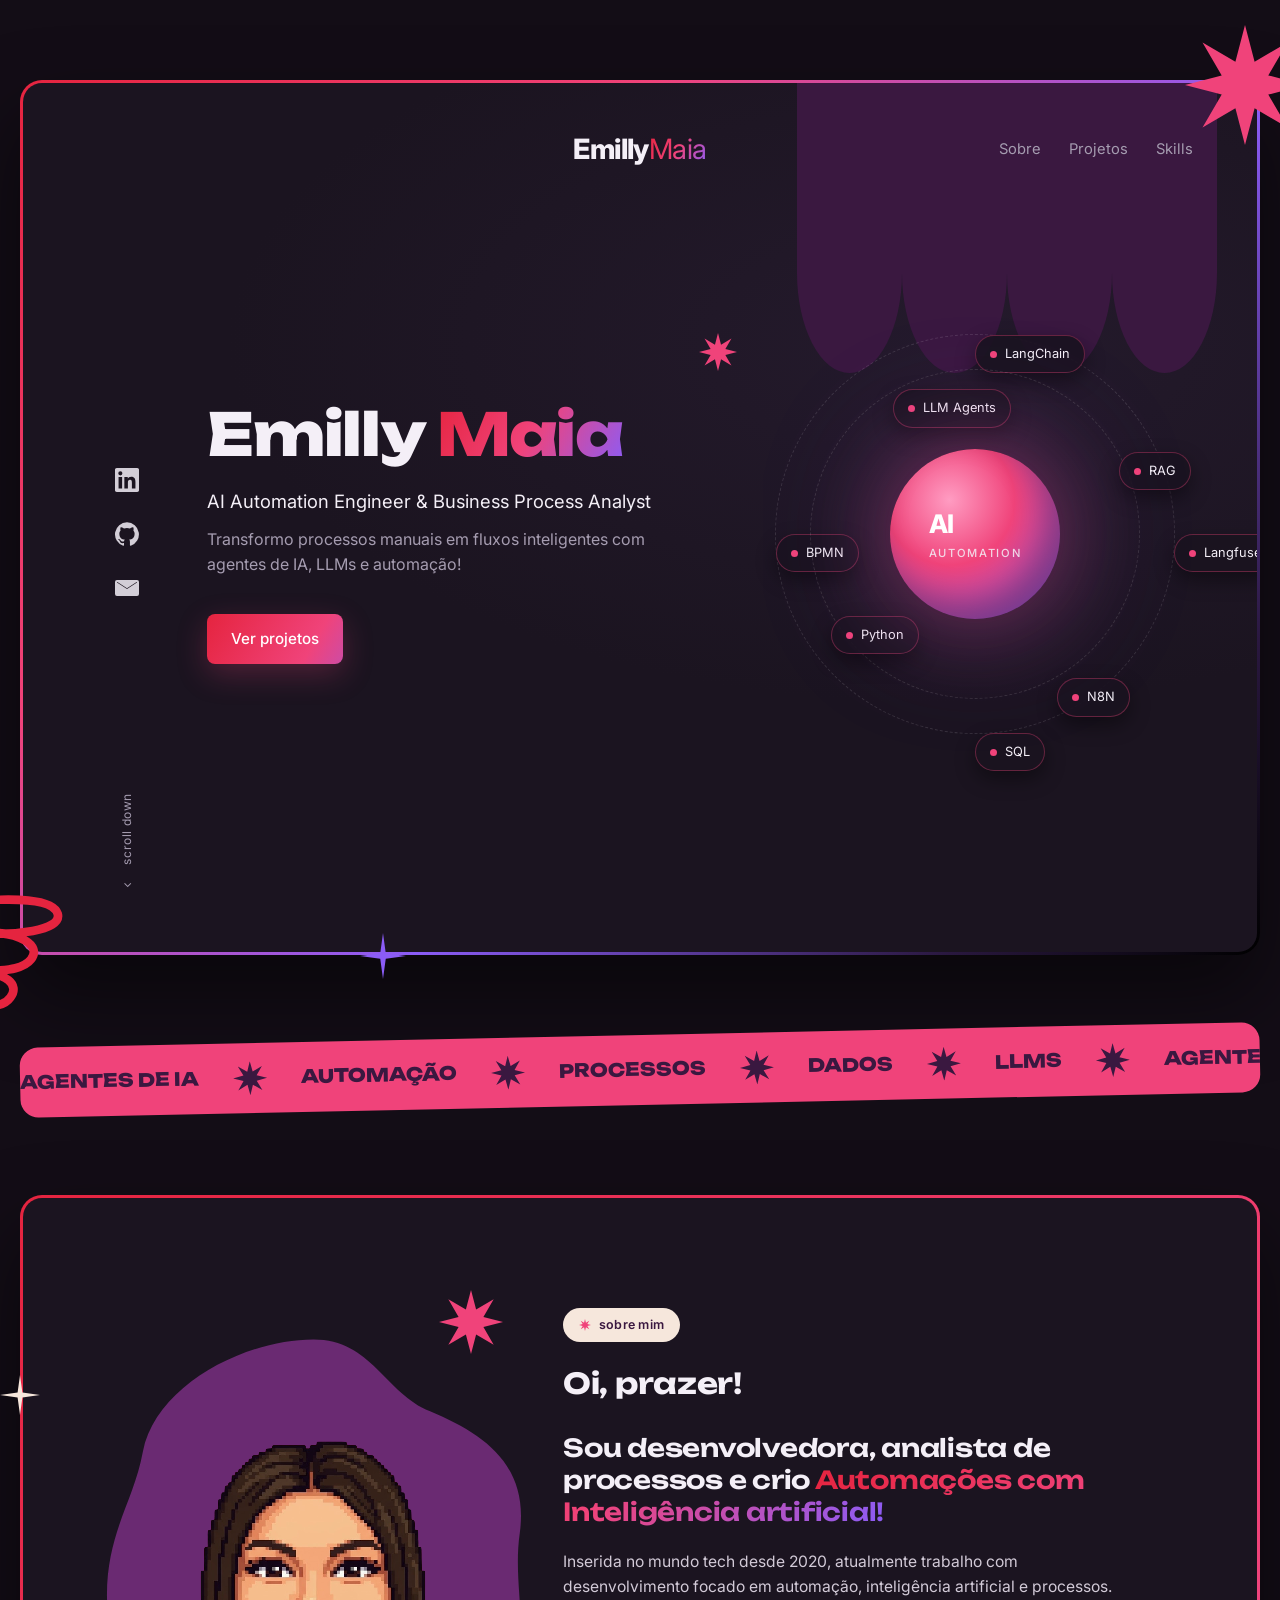
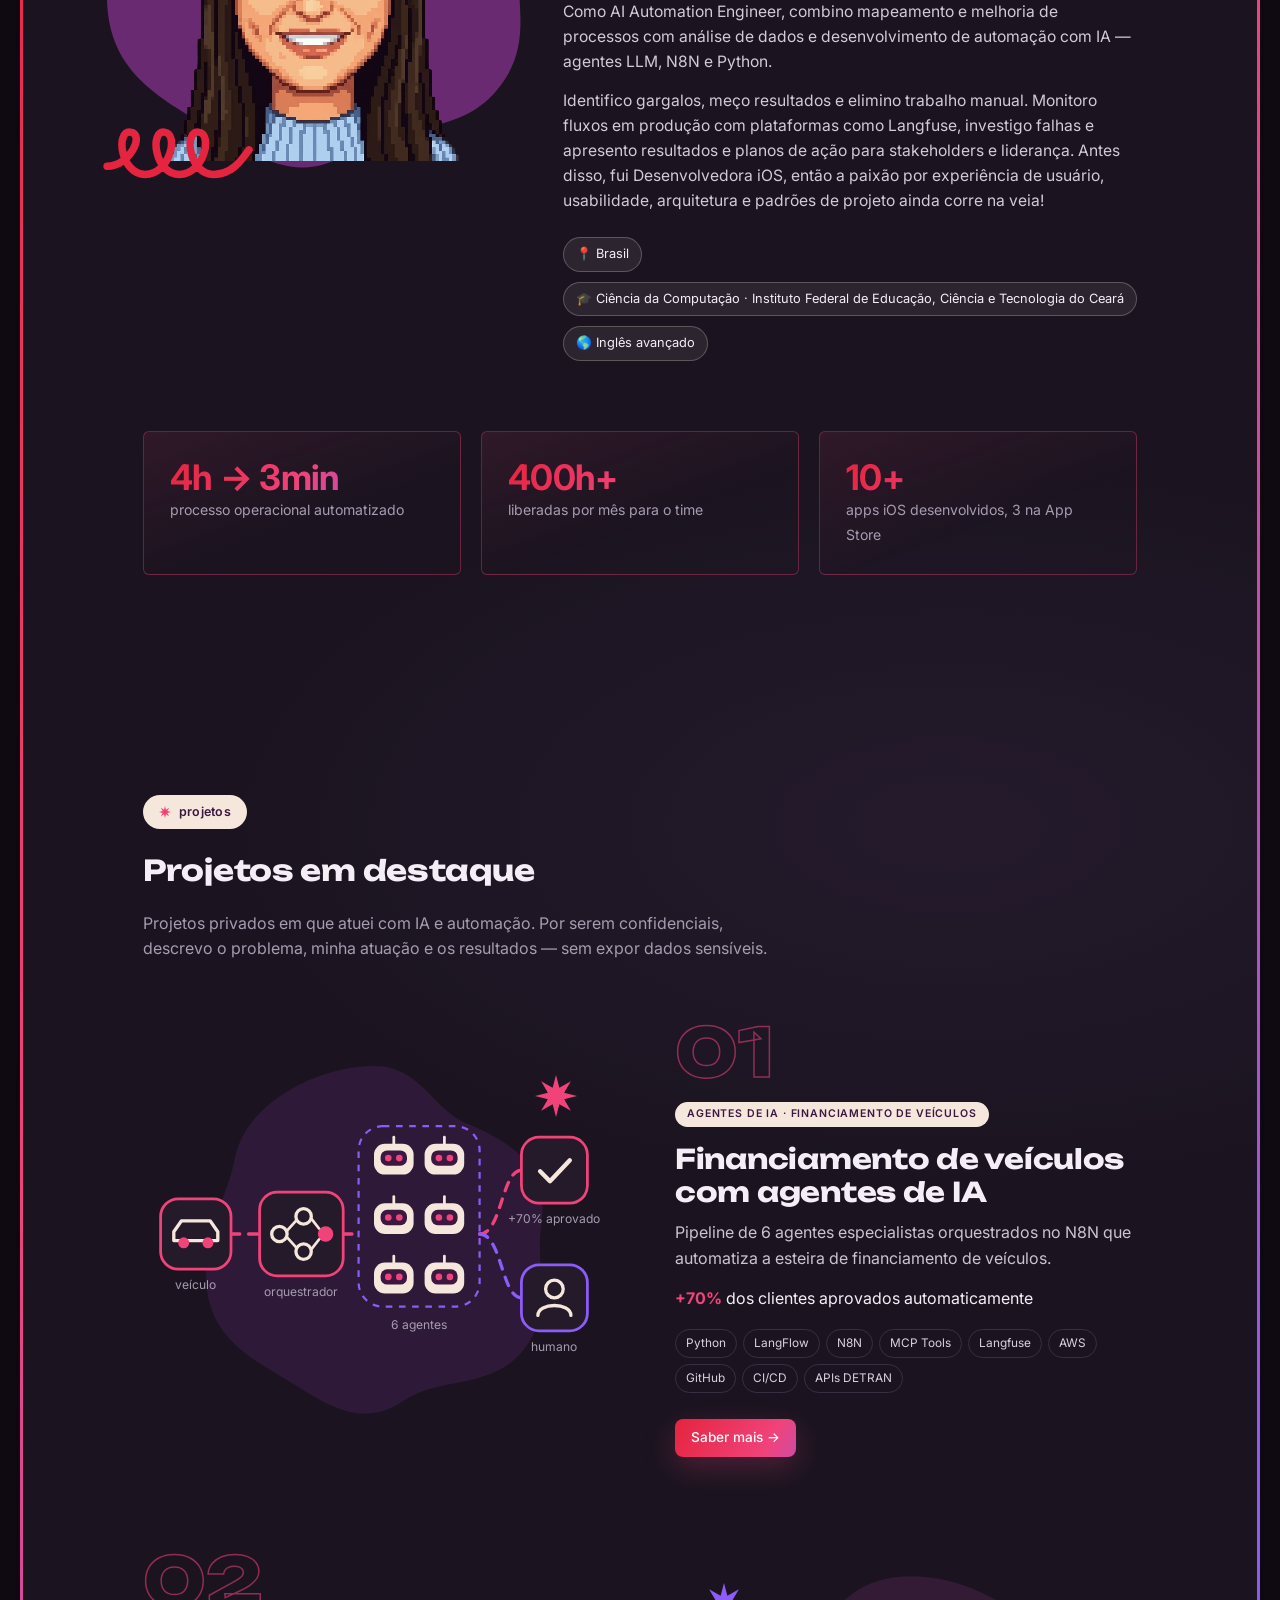
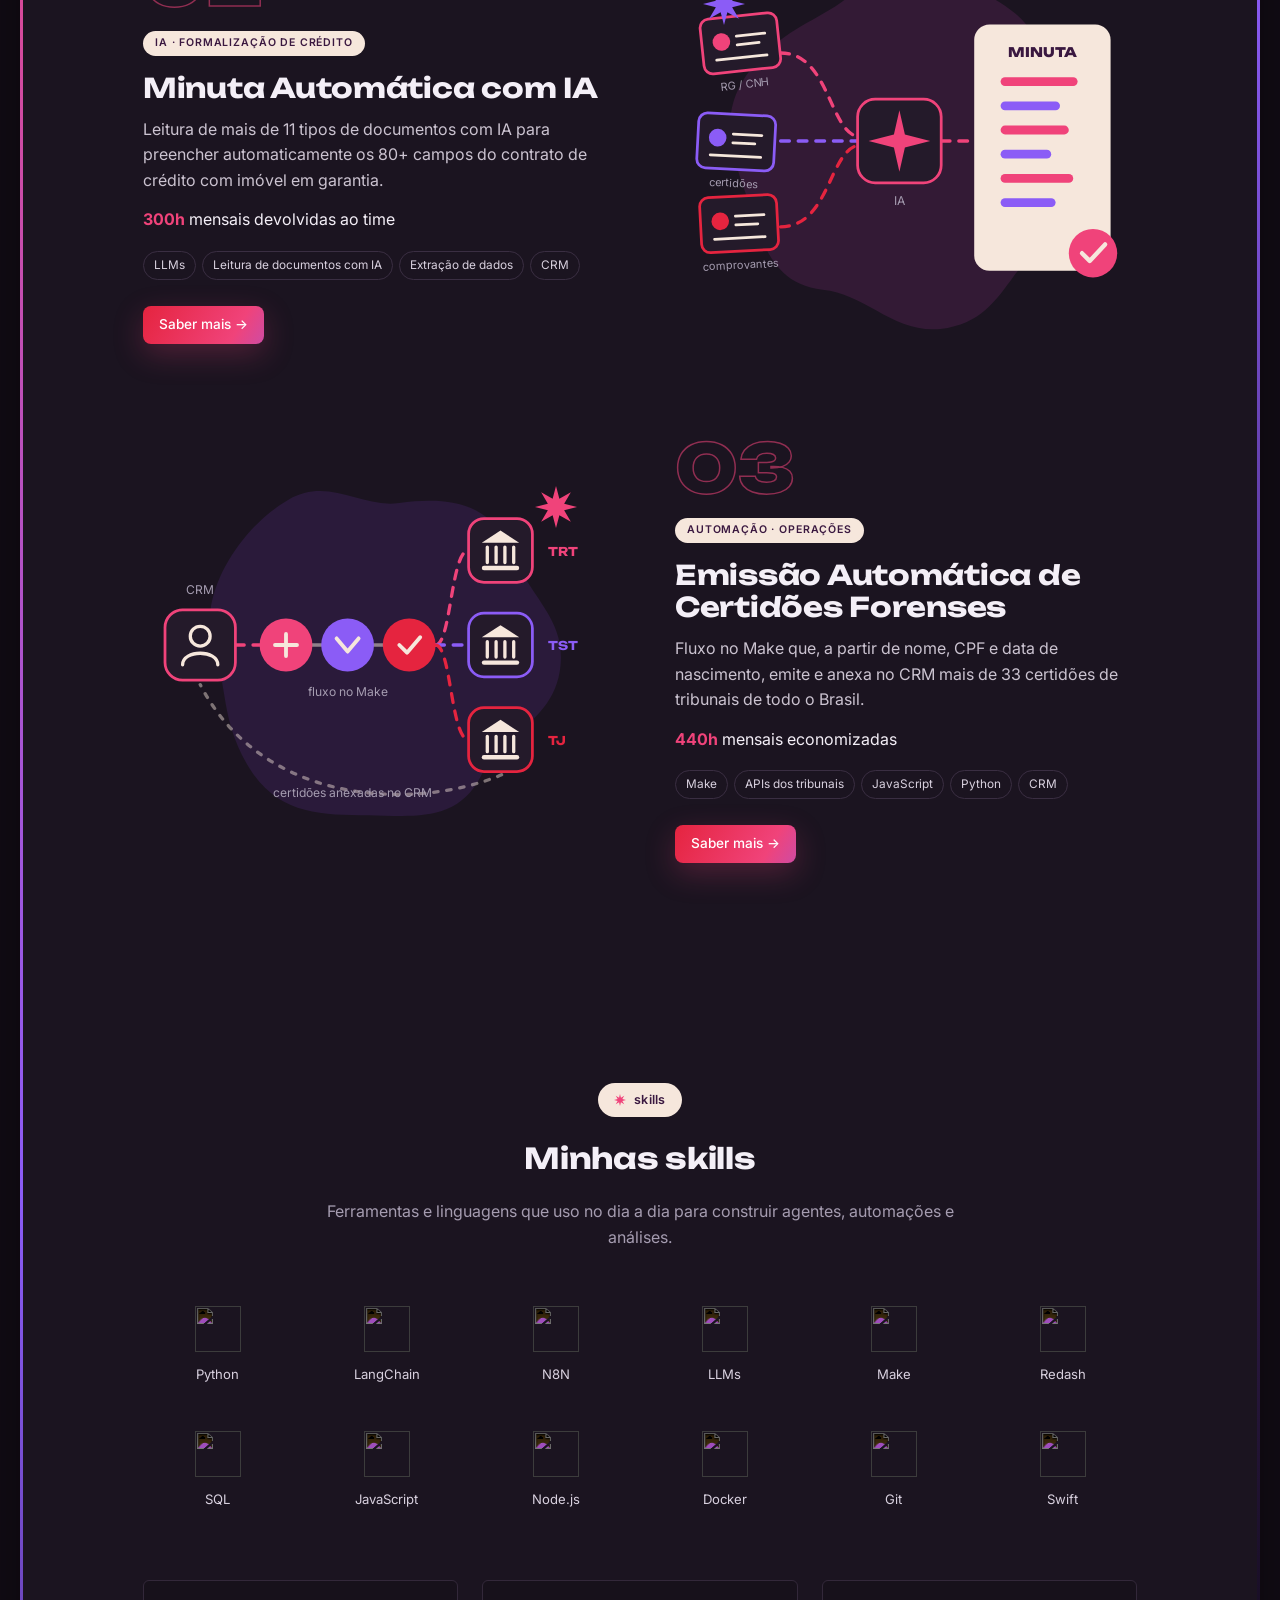
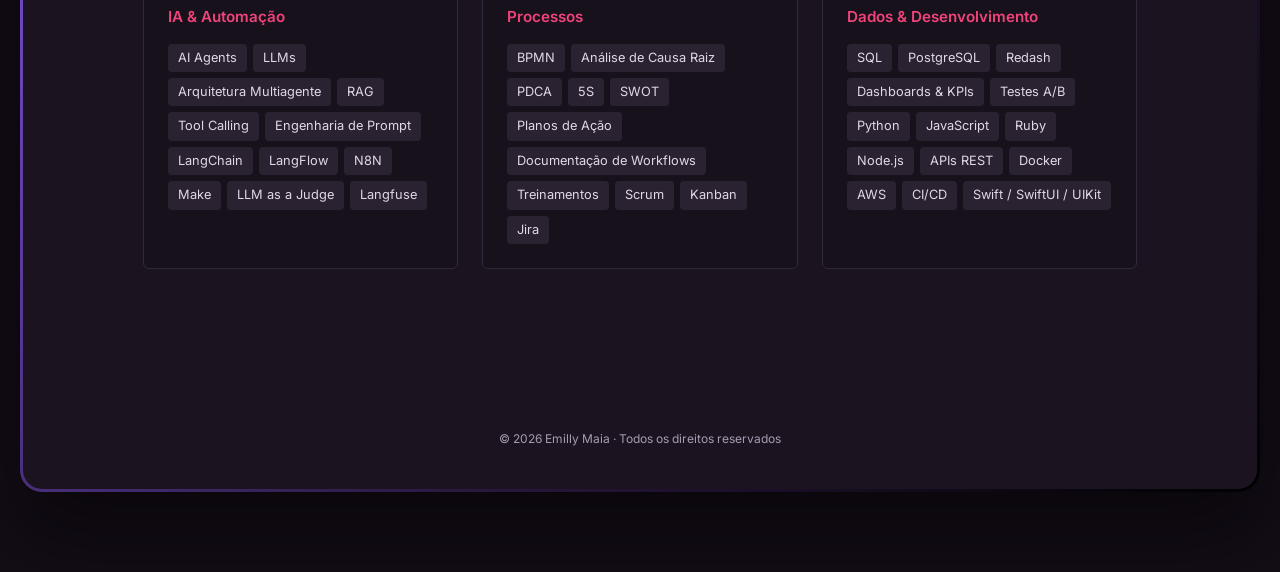
==== commit 614e7e22: "Novo portfólio: IA, automação e processos Substitui o site anterior (que segue disponível no históri" ====
--- a/index.html
+++ b/index.html
@@ -1,294 +1,185 @@
 <!DOCTYPE html>
-<html lang="en">
-  <head>
-    <!-- Metadata of the Webpage -->
-    <!-- Character-set Metadata -->
-    <meta charset="utf-8" />
-    <meta http-equiv="X-UA-Compatible" content="IE=edge" />
-    <!-- Viewport Metadata -->
-    <meta name="viewport" content="width=device-width, initial-scale=1" />
-    <!-- Description Metadata-->
-    <meta name="description" content="Portfolio Website" />
-    <!-- Author Metadata -->
-    <meta name="author" content="Emilly Maia" />
-    <!-- Keyword Metadata -->
-    <meta
-      name="keywords"
-      content="Emilly Maia, Emilly Pereira Maia, Emilly, Maia"
-    />
-    <!-- Webpage Logo -->
-    <link rel="shortcut icon" href="./assets/img/favicon.ico" />
-    <!-- Webpage Title -->
-    <title>Emilly Maia</title>
+<html lang="pt-BR">
+<head>
+  <meta charset="UTF-8" />
+  <meta name="viewport" content="width=device-width, initial-scale=1.0" />
+  <title>Emilly Maia · IA & Automação</title>
+  <meta name="description" content="Portfólio de Emilly Maia — Business Process Analyst e AI Automation Engineer. Agentes de IA, LLMs e automação de processos." />
+  <link rel="preconnect" href="https://fonts.googleapis.com" />
+  <link rel="preconnect" href="https://fonts.gstatic.com" crossorigin />
+  <link href="https://fonts.googleapis.com/css2?family=Inter:wght@300;400;500;600;700;800&family=Unbounded:wght@600;700;800&display=swap" rel="stylesheet" />
+  <link rel="stylesheet" href="css/style.css" />
+</head>
+<body>
 
-    <!-- Import CSS: Main Stylesheet -->
-    <link rel="stylesheet" href="./assets/css/main.css" />
-    <link rel="stylesheet" href="https://cdn.jsdelivr.net/gh/devicons/devicon@latest/devicon.min.css">
-  </head>
+  <!-- ===================== HERO ===================== -->
+  <div class="frame" id="inicio">
+    <svg class="deco c-pink spin" style="width:120px;height:120px;top:-55px;right:-45px;" aria-hidden="true"><use href="#star8"/></svg>
+    <svg class="deco c-red hide-sm" style="width:110px;height:130px;bottom:-60px;left:-55px;" aria-hidden="true"><use href="#loop"/></svg>
+    <svg class="deco c-purple float hide-sm" style="width:46px;height:46px;bottom:-24px;left:340px;" aria-hidden="true"><use href="#sparkle"/></svg>
 
-  <body>
-    <div id="particles-js">
-      <div class="header">
-        <h1>
-          <span class="site-title">EMILLY MAIA</span>
-          <span class="site-description">Programmer • Mobile Developer • Product Development</span>
-        </h1>
-        <div class="header-icons">
-          <a aria-label="My LinkedIn Profile" target="_blank" href="https://www.linkedin.com/in/emilly-maia-dev/">
-            <i class="icon fa fa-linkedin" aria-hidden="true"></i>
+    <div class="frame-inner">
+      <svg class="deco c-plum scallop" style="" aria-hidden="true"><use href="#scallop"/></svg>
+      <svg class="deco c-pink spin rev" style="width:38px;height:38px;top:250px;right:520px;" aria-hidden="true"><use href="#star8"/></svg>
+      <header class="header">
+        <button class="menu-btn" aria-label="Abrir menu"><span></span><span></span><span></span></button>
+        <a class="logo" href="#inicio"><b>Emilly</b><span>Maia</span></a>
+        <nav class="nav">
+          <a href="#sobre">Sobre</a>
+          <a href="#projetos">Projetos</a>
+          <a href="#skills">Skills</a>
+        </nav>
+        <div class="mobile-nav">
+          <a href="#sobre">Sobre</a>
+          <a href="#projetos">Projetos</a>
+          <a href="#skills">Skills</a>
+        </div>
+      </header>
+
+      <section class="hero">
+        <div class="socials">
+          <a href="https://www.linkedin.com/in/emilly-maia-dev/" target="_blank" rel="noopener" aria-label="LinkedIn">
+            <svg viewBox="0 0 24 24"><path d="M20.45 20.45h-3.56v-5.57c0-1.33-.02-3.04-1.85-3.04-1.85 0-2.14 1.45-2.14 2.94v5.67H9.35V9h3.41v1.56h.05c.48-.9 1.64-1.85 3.37-1.85 3.6 0 4.27 2.37 4.27 5.46v6.28zM5.34 7.43a2.06 2.06 0 1 1 0-4.13 2.06 2.06 0 0 1 0 4.13zM7.12 20.45H3.56V9h3.56v11.45zM22.22 0H1.77C.79 0 0 .77 0 1.73v20.54C0 23.23.79 24 1.77 24h20.45c.98 0 1.78-.77 1.78-1.73V1.73C24 .77 23.2 0 22.22 0z"/></svg>
           </a>
-          <a aria-label="My Github Profile" target="_blank" href="https://github.com/emillymaia">
-            <i class="icon fa fa-github-alt" aria-hidden="true"></i>
+          <a href="https://github.com/emillymaia" target="_blank" rel="noopener" aria-label="GitHub">
+            <svg viewBox="0 0 24 24"><path d="M12 .3a12 12 0 0 0-3.8 23.38c.6.12.83-.26.83-.57L9 21.07c-3.34.72-4.04-1.61-4.04-1.61-.55-1.39-1.34-1.76-1.34-1.76-1.08-.74.09-.73.09-.73 1.2.09 1.83 1.24 1.83 1.24 1.07 1.83 2.81 1.3 3.5 1 .1-.78.42-1.31.76-1.61-2.67-.3-5.47-1.33-5.47-5.93 0-1.31.47-2.38 1.24-3.22-.14-.3-.54-1.52.1-3.18 0 0 1-.32 3.3 1.23a11.5 11.5 0 0 1 6 0c2.28-1.55 3.29-1.23 3.29-1.23.64 1.66.24 2.88.12 3.18a4.65 4.65 0 0 1 1.23 3.22c0 4.61-2.8 5.63-5.48 5.92.42.36.81 1.1.81 2.22l-.01 3.29c0 .31.2.69.82.57A12 12 0 0 0 12 .3"/></svg>
           </a>
-          <a aria-label="Send Email" href="mailto:emillymaia.dev@gmail.com" target="_blank"
-            ><i class="icon fa fa-envelope"></i
-          ></a>
-        </div>
-        <div class="header-links">
-          <a class="link" href="#about" data-scroll>About Me</a>
-          <a class="link" href="#projects" data-scroll>Projects</a>
-        </div>
-      </div>
-      <a class="down" href="#about" data-scroll><i class="icon fa fa-chevron-down" aria-hidden="true"></i></a>
-    </div>
-
-    <!-- About Section -->
-    <section id="about">
-      <!-- User Introduction-->
-      <div class="user-details">
-        <h1>My Story</h1>
-        <picture>
-          <source
-            type="image/webp"
-            srcset="./assets/img/webp/Professional-Picture-Me.webp"
-            alt="Professional Me"
-            width="20%"
-            style="border-radius: 50%"
-          />
-          <img
-            src="./assets/img/jpg/Professional-Picture-Me.png"
-            alt="Professional Me"
-            width="20%"
-            style="border-radius: 50%"
-          />
-        </picture>
-        <p>
-          Woman, activist, LGBTQIA+ and inserted in the world of technology! I am a 21 y.o. with a passion for 
-          exciting projects. I'm studying my third year of Computer Science at the Federal Institute of Education, 
-          Science and Technology of Ceará (IFCE), pursuing an undergraduate degree.. I also currently study Mobile iOS 
-          development at the Apple Developer Academy and I work as an iOS and Android Programming Tutor at the 
-          Institute of Management, Networks and Technologies (iREDE). I am interested in exploring the areas 
-          of Software Engineering, Product Development, and I am open to opportunities for the same!
-        </p>
-      </div>
-
-      <!-- User Specifics -->
-      <div class="user">
-        <!-- Technology Stack #1: Languages -->
-        <div class="tech">
-          <h2>Languages</h2>
-          <i class="devicon-python-plain colored"></i>
-          <i class="devicon-flutter-plain colored"></i>
-          <i class="devicon-dart-plain-wordmark colored"></i>
-          <i class="devicon-kotlin-plain-wordmark colored"></i>
-          <i class="devicon-swift-plain colored"></i>
-          <i class="devicon-javascript-plain colored"></i>
-          <p>My favorite languages for systems programming and software engineering.</p>
+          <a href="mailto:emillymaia.dev@gmail.com" aria-label="E-mail">
+            <svg viewBox="0 0 24 24"><path d="M2 4h20a2 2 0 0 1 2 2v12a2 2 0 0 1-2 2H2a2 2 0 0 1-2-2V6a2 2 0 0 1 2-2zm10 8.2L2.4 6H2v.5l10 6.4 10-6.4V6h-.4L12 12.2z"/></svg>
+          </a>
         </div>
 
-        <!-- Technology Stack #2: Front-End -->
-        <div class="tech">
-          <h2>Front-End</h2>
-          <i class="devicon-html5-plain-wordmark colored"></i>
-          <i class="devicon-bootstrap-plain-wordmark colored"></i>
-          <i class="devicon-css3-plain-wordmark colored"></i>
-          <i class="devicon-vuejs-plain-wordmark colored"></i>
-
-          <p>My preferred technologies for front-end web development and component design.</p>
+        <div class="hero-text">
+          <h1>Emilly <span class="grad-text">Maia</span></h1>
+          <p class="role">AI Automation Engineer & Business Process Analyst</p>
+          <p class="sub">Transformo processos manuais em fluxos inteligentes com agentes de IA, LLMs e automação!</p>
+          <a class="btn" href="#projetos">Ver projetos</a>
         </div>
 
-        <!-- Technology Stack #4: Tools -->
-        <div class="tech">
-          <h2>Tools</h2>
-          <i class="devicon-git-plain-wordmark colored"></i>
-          <i class="devicon-github-plain colored"></i>
-          <i class="devicon-trello-plain colored"></i>
-          <i class="devicon-intellij-plain-wordmark colored"></i>
-          <i class="devicon-xcode-plain colored"></i>
-          <i class="devicon-jira-plain colored"></i>
-          <p>My favorite tools for version control, code editing and documentation of the product creation process.</p>
+        <div class="hero-visual" aria-hidden="true">
+          <div class="orbit-wrap">
+            <div class="ring r2">
+              <span class="node" style="top:0%; left:50%;">LangChain</span>
+              <span class="node" style="top:50%; left:100%;">Langfuse</span>
+              <span class="node" style="top:100%; left:50%;">SQL</span>
+              <span class="node" style="top:50%; left:0%;">BPMN</span>
+            </div>
+            <div class="ring r1">
+              <span class="node" style="top:6%; left:25%;">LLM Agents</span>
+              <span class="node" style="top:25%; left:94%;">RAG</span>
+              <span class="node" style="top:94%; left:75%;">N8N</span>
+              <span class="node" style="top:75%; left:6%;">Python</span>
+            </div>
+            <div class="core"><div><span>AI</span><small>AUTOMATION</small></div></div>
+          </div>
         </div>
-      </div>
-    </section>
 
-    <!-- Projects Section -->
-    <section id="projects">
-      <div class="user-details">
-        <h1>Featured Projects</h1>
-      </div>
+        <a class="scroll-down" href="#sobre"><span>scroll down</span><i>⌄</i></a>
+      </section>
+    </div>
+  </div>
 
-      <!-- User Project #1: Personal Résumé Website -->
-      <div class="user-projects">
-        <div class="images-right">
-          <picture>
-            <source type="image/webp" srcset="./assets/img/webp/KairaApp.webp" alt="Kaira Mobile App" />
-            <img alt="Kaira Mobile App" src="./assets/img/jpg/KairaApp.png" />
-          </picture>
+  <!-- ===================== FAIXA ===================== -->
+  <div class="band" aria-hidden="true">
+    <div class="band-track" id="band-track">
+      <span>Agentes de IA</span><svg><use href="#star8"/></svg>
+      <span>Automação</span><svg><use href="#star8"/></svg>
+      <span>Processos</span><svg><use href="#star8"/></svg>
+      <span>Dados</span><svg><use href="#star8"/></svg>
+      <span>LLMs</span><svg><use href="#star8"/></svg>
+    </div>
+  </div>
+
+  <!-- ===================== CONTEÚDO ===================== -->
+  <div class="frame frame-gap">
+    <svg class="deco c-cream float hide-sm" style="width:40px;height:40px;top:180px;left:-20px;" aria-hidden="true"><use href="#sparkle"/></svg>
+    <div class="frame-inner">
+
+      <!-- Sobre -->
+      <section class="section" id="sobre">
+        <div class="about">
+          <div class="photo-wrap reveal">
+            <svg class="deco c-plum blob" style="" aria-hidden="true"><use href="#blob"/></svg>
+            <div class="photo">
+              <img src="assets/foto.png" alt="Ilustração em pixel art de Emilly Maia" />
+            </div>
+            <svg class="deco c-pink star spin" style="" aria-hidden="true"><use href="#star8"/></svg>
+            <svg class="deco c-red coil" style="" aria-hidden="true"><use href="#coil"/></svg>
+          </div>
+          <div class="reveal">
+            <span class="pill"><svg><use href="#star8"/></svg>sobre mim</span>
+            <h2 class="section-title">Oi, prazer!</h2>
+            <h3>Sou desenvolvedora, analista de processos e crio <span class="accent">Automações com Inteligência artificial!</span></h3>
+            <p>Inserida no mundo tech desde 2020, atualmente trabalho com desenvolvimento focado em automação, inteligência artificial e processos. Como AI Automation Engineer, combino mapeamento e melhoria de processos com análise de dados e desenvolvimento de automação com IA — agentes LLM, N8N e Python.</p>
+            <p>Identifico gargalos, meço resultados e elimino trabalho manual. Monitoro fluxos em produção com plataformas como Langfuse, investigo falhas e apresento resultados e planos de ação para stakeholders e liderança. Antes disso, fui Desenvolvedora iOS, então a paixão por experiência de usuário, usabilidade, arquitetura e padrões de projeto ainda corre na veia!</p>
+            <div class="meta">
+              <span class="chip">📍 Brasil</span>
+              <span class="chip">🎓 Ciência da Computação · Instituto Federal de Educação, Ciência e Tecnologia do Ceará</span>
+              <span class="chip">🌎 Inglês avançado</span>
+            </div>
+          </div>
         </div>
-        <div class="contents" style="text-align: center">
-          <h3>Kaira</h3>
-          <div>
-            <img
-              height="32"
-              width="32"
-              src="https://unpkg.com/simple-icons@3.4.0/icons/appstore.svg"
-            />
-            &nbsp;
-            <img
-              height="32"
-              width="32"
-              src="https://unpkg.com/simple-icons@3.4.0/icons/swift.svg"
-            />
-            &nbsp;
-            <img height="32" width="32" src="https://unpkg.com/simple-icons@3.4.0/icons/xcode.svg" />
+
+        <div class="stats">
+          <div class="stat reveal"><strong>4h → 3min</strong><span>processo operacional automatizado</span></div>
+          <div class="stat reveal"><strong>400h+</strong><span>liberadas por mês para o time</span></div>
+          <div class="stat reveal"><strong>10+</strong><span>apps iOS desenvolvidos, 3 na App Store</span></div>
+        </div>
+      </section>
+
+      <!-- Projetos -->
+      <section class="section" id="projetos">
+        <span class="pill reveal"><svg><use href="#star8"/></svg>projetos</span>
+        <h2 class="section-title reveal">Projetos em destaque</h2>
+        <p class="section-lead reveal">Projetos privados em que atuei com IA e automação. Por serem confidenciais, descrevo o problema, minha atuação e os resultados — sem expor dados sensíveis.</p>
+        <div class="projects-list" id="projects-grid"></div>
+      </section>
+
+      <!-- Skills -->
+      <section class="section" id="skills">
+        <div class="skills-head">
+          <span class="pill reveal"><svg><use href="#star8"/></svg>skills</span>
+          <h2 class="section-title reveal">Minhas skills</h2>
+          <p class="section-lead reveal">Ferramentas e linguagens que uso no dia a dia para construir agentes, automações e análises.</p>
+        </div>
+        <div class="skills-icons reveal">
+          <div class="skill-icon"><img src="https://cdn.jsdelivr.net/npm/simple-icons@13.21.0/icons/python.svg" alt="" />Python</div>
+          <div class="skill-icon"><img src="https://cdn.jsdelivr.net/npm/simple-icons@13.21.0/icons/langchain.svg" alt="" />LangChain</div>
+          <div class="skill-icon"><img src="https://cdn.jsdelivr.net/npm/simple-icons@13.21.0/icons/n8n.svg" alt="" />N8N</div>
+          <div class="skill-icon"><img src="https://cdn.jsdelivr.net/npm/simple-icons@13.21.0/icons/openai.svg" alt="" />LLMs</div>
+          <div class="skill-icon"><img src="https://cdn.jsdelivr.net/npm/simple-icons@13.21.0/icons/make.svg" alt="" />Make</div>
+          <div class="skill-icon"><img src="https://cdn.jsdelivr.net/npm/simple-icons@13.21.0/icons/redash.svg" alt="" />Redash</div>
+          <div class="skill-icon"><img src="https://cdn.jsdelivr.net/npm/simple-icons@13.21.0/icons/postgresql.svg" alt="" />SQL</div>
+          <div class="skill-icon"><img src="https://cdn.jsdelivr.net/npm/simple-icons@13.21.0/icons/javascript.svg" alt="" />JavaScript</div>
+          <div class="skill-icon"><img src="https://cdn.jsdelivr.net/npm/simple-icons@13.21.0/icons/nodedotjs.svg" alt="" />Node.js</div>
+          <div class="skill-icon"><img src="https://cdn.jsdelivr.net/npm/simple-icons@13.21.0/icons/docker.svg" alt="" />Docker</div>
+          <div class="skill-icon"><img src="https://cdn.jsdelivr.net/npm/simple-icons@13.21.0/icons/git.svg" alt="" />Git</div>
+          <div class="skill-icon"><img src="https://cdn.jsdelivr.net/npm/simple-icons@13.21.0/icons/swift.svg" alt="" />Swift</div>
+        </div>
+
+        <div class="skill-groups">
+          <div class="skill-group reveal">
+            <h4>IA & Automação</h4>
+            <ul><li>AI Agents</li><li>LLMs</li><li>Arquitetura Multiagente</li><li>RAG</li><li>Tool Calling</li><li>Engenharia de Prompt</li><li>LangChain</li><li>LangFlow</li><li>N8N</li><li>Make</li><li>LLM as a Judge</li><li>Langfuse</li></ul>
           </div>
-          <p style="text-align: justify">
-            Have you ever imagined what it would be like to relive the most memorable 
-            moments of your life? You can now embark on this experience with Kaira! 
-            In this interactive story created using UIKit, SpriteKit, and various relaxing 
-            games, you will uncover the entire journey of one of the greatest travelers you've ever 
-            seen. Designed for reliving, relaxing, and enjoying.
-          </p>
-          <a class="project-link" target="_blank" href="https://apps.apple.com/br/app/kaira/id6466660925">Check it out!</a>
+          <div class="skill-group reveal">
+            <h4>Processos</h4>
+            <ul><li>BPMN</li><li>Análise de Causa Raiz</li><li>PDCA</li><li>5S</li><li>SWOT</li><li>Planos de Ação</li><li>Documentação de Workflows</li><li>Treinamentos</li><li>Scrum</li><li>Kanban</li><li>Jira</li></ul>
+          </div>
+          <div class="skill-group reveal">
+            <h4>Dados & Desenvolvimento</h4>
+            <ul><li>SQL</li><li>PostgreSQL</li><li>Redash</li><li>Dashboards & KPIs</li><li>Testes A/B</li><li>Python</li><li>JavaScript</li><li>Ruby</li><li>Node.js</li><li>APIs REST</li><li>Docker</li><li>AWS</li><li>CI/CD</li><li>Swift / SwiftUI / UIKit</li></ul>
+          </div>
         </div>
-      </div>
+      </section>
 
-      <!-- User Project #2: Summer 2020 Project -->
-      <div class="user-projects">
-        <div class="images-left">
-          <picture>
-            <source type="image/webp" srcset="./assets/img/webp/BuddyCareApp.webp" alt="Perpetual Crusades" />
-            <img alt="Perpetual Crusades" src="./assets/img/jpg/BuddyCareApp.png" />
-          </picture>
-        </div>
-        <div class="contents-right" style="text-align: center">
-          <h3>BuddyCare</h3>
-          <img
-            height="32"
-            width="32"
-            src="https://unpkg.com/simple-icons@3.4.0/icons/swift.svg"
-          />
-          &nbsp;
-          <img
-            height="32"
-            width="32"
-            src="https://unpkg.com/simple-icons@3.4.0/icons/xcode.svg"
-          />
-          &nbsp;
-          <img height="32" width="32" src="https://unpkg.com/simple-icons@3.4.0/icons/github.svg" />
-          <p style="text-align: justify">
-            How much attention have you been giving to your buddy? BuddyCare helps you improve 
-            that! Get personalized daily reminders to play, remember hygiene maintenance, and 
-            interact with your virtual pet. Built with SwiftUI, CloudKit, and offering support
-             for iOS and WatchOS, remembering your pet even when you're away has never been 
-             so easy.
-          </p>
-          <a class="project-link" target="_blank" href="https://github.com/yago-marques/BuddyCare"
-            >Check it out!</a
-          >
-        </div>
-      </div>
+      <footer class="footer">© <span id="year"></span> Emilly Maia · Todos os direitos reservados</footer>
+    </div>
+  </div>
 
-      <!-- User Project #3: COVID-19 Tracker App -->
-      <div class="user-projects">
-        <div class="images-right">
-          <picture>
-            <source type="image/webp" srcset="./assets/img/webp/SmelliciousApp.webp" alt="COVID-19 Tracker App" />
-            <img alt="COVID-19 Tracker App" src="./assets/img/jpg/SmelliciousApp.png" />
-          </picture>
-        </div>
-        <div class="contents" style="text-align: center">
-          <h3>Smellicious</h3>
-          <div>
-            <img
-            height="32"
-            width="32"
-            src="https://unpkg.com/simple-icons@3.4.0/icons/appstore.svg"
-          />
-          &nbsp;
-          <img
-            height="32"
-            width="32"
-            src="https://unpkg.com/simple-icons@3.4.0/icons/swift.svg"
-          />
-          &nbsp;
-          <img height="32" width="32" src="https://unpkg.com/simple-icons@3.4.0/icons/xcode.svg" />
-          </div>
-          <p style="text-align: justify">
-            Aromatherapy is a method used by thousands of people around the world. 
-            Smellicious is a simple and comforting app created with the intention of 
-            guiding you in blending essential oils, offering an interactive, informative, 
-            and delightful experience.
-          </p>
-          <a class="project-link" target="_blank" href="https://apps.apple.com/br/app/smellicious/id6445817946">
-            Check it out!
-          </a>
-        </div>
-      </div>
-
-      <!-- Use Project #4: Valuto: Account Management System -->
-      <div class="user-projects">
-        <div class="images-left">
-          <picture>
-            <source
-              type="image/webp"
-              srcset="./assets/img/webp/WeCareApp.webp"
-              alt="Valuto: Account Management System"
-            />
-            <img alt="Valuto: Account Management System" src="./assets/img/jpg/WeCareApp.png" />
-          </picture>
-        </div>
-        <div class="contents-right" style="text-align: center">
-          <h3>WeCare</h3>
-          <div>
-            <img
-            height="32"
-            width="32"
-            src="https://unpkg.com/simple-icons@3.4.0/icons/github.svg"
-          />
-          &nbsp;
-          <img
-            height="32"
-            width="32"
-            src="https://unpkg.com/simple-icons@3.4.0/icons/swift.svg"
-          />
-          &nbsp;
-          <img height="32" width="32" src="https://unpkg.com/simple-icons@3.4.0/icons/xcode.svg" />
-          </div>
-          <p style="text-align: justify">
-            The routine of basic skincare is often overlooked by many people because it seems 
-            complicated. WeCare is an app developed to adapt the facial care routine according
-             to the temperature and weather changes. Made using UIKit, CoreData, and WeatherKit, 
-             the app tracks the weather in real-time and creates personalized alerts.
-          </p>
-          <a class="project-link" target="_blank" href="https://github.com/yago-marques/WeCare">
-            Check it out!
-          </a>
-        </div>
-      </div>
-    </section>
-
-    <footer class="footer">
-      <p>&copy; Based on A. Vikram Singh template</p>
-    </footer>
-
-    <!-- Import JS: Particles Theme -->
-    <script src="https://cdn.jsdelivr.net/particles.js/2.0.0/particles.min.js"></script>
-    <!-- Import JS: Sweet Scroll -->
-    <script src="./assets/js/sweet-scroll.min.js"></script>
-    <!-- Import JS: Google Analytics -->
-    <script src="./assets/js/google-analytics.js"></script>
-    <!-- Import JS: Main Script -->
-    <script src="./assets/js/main.js"></script>
-  </body>
+  <script src="js/deco.js"></script>
+  <script src="js/art.js"></script>
+  <script src="js/projects.js"></script>
+  <script src="js/main.js"></script>
+</body>
 </html>
--- a/css/style.css
+++ b/css/style.css
@@ -0,0 +1,556 @@
+/* =========================================================
+   Emilly Maia — Portfólio
+   Paleta inspirada em "Black Orange"
+   ========================================================= */
+:root {
+  --bg: #130d16;
+  --surface: #1b1420;
+  --surface-2: #241a2a;
+  --orange: #f0437a;
+  --orange-2: #ff6b9a;
+  --orange-dark: #a8204a;
+  --red: #e5243f;
+  --purple: #8b5cf6;
+  --grad: linear-gradient(120deg, var(--red) 0%, var(--orange) 50%, var(--purple) 100%);
+  --text: #f4eff7;
+  --muted: #a59cb0;
+  --line: rgba(240, 67, 122, 0.35);
+  --radius: 22px;
+  --font: "Inter", system-ui, -apple-system, "Segoe UI", sans-serif;
+}
+
+* { box-sizing: border-box; margin: 0; padding: 0; }
+html { scroll-behavior: smooth; }
+body {
+  font-family: var(--font);
+  background: var(--bg);
+  color: var(--text);
+  line-height: 1.6;
+  overflow-x: hidden;
+  -webkit-font-smoothing: antialiased;
+}
+a { color: inherit; text-decoration: none; }
+img { max-width: 100%; display: block; }
+.accent, .grad-text { background: var(--grad); -webkit-background-clip: text; background-clip: text; color: transparent; }
+
+/* ---------- Moldura com borda em degradê ---------- */
+.frame {
+  position: relative;
+  max-width: 1240px;
+  margin: 80px auto;
+  padding: 3px;
+  border-radius: var(--radius);
+  background: linear-gradient(135deg, var(--red) 0%, var(--orange) 30%, var(--purple) 60%, #2a1840 85%, #000 100%);
+  box-shadow: 0 40px 80px rgba(0, 0, 0, 0.5);
+}
+.frame > .frame-inner {
+  position: relative;
+  border-radius: calc(var(--radius) - 3px);
+  background: radial-gradient(1200px 600px at 75% 30%, #241a2c 0%, var(--surface) 60%);
+  overflow: hidden;
+}
+.frame.alt { background: linear-gradient(225deg, var(--purple) 0%, var(--orange) 35%, var(--red) 55%, #2a1840 85%, #000 100%); }
+.frame-gap { margin-top: 140px; }
+
+/* ---------- Header ---------- */
+.header {
+  display: grid;
+  grid-template-columns: 1fr auto 1fr;
+  align-items: center;
+  padding: 44px 64px 0;
+  position: relative;
+  z-index: 5;
+}
+.logo { font-size: 1.75rem; letter-spacing: -0.02em; }
+.logo b { font-weight: 800; color: var(--text); }
+.logo span { font-weight: 400; background: var(--grad); -webkit-background-clip: text; background-clip: text; color: transparent; }
+.nav { justify-self: end; display: flex; gap: 28px; font-size: 0.92rem; color: var(--muted); }
+.nav a:hover { color: var(--orange); }
+.menu-btn {
+  width: 32px; height: 22px; background: none; border: 0; cursor: pointer;
+  display: flex; flex-direction: column; justify-content: space-between;
+}
+.menu-btn span { height: 3px; background: var(--text); border-radius: 2px; }
+
+.mobile-nav {
+  display: none; position: absolute; top: 90px; left: 24px; right: 24px;
+  background: var(--surface-2); border: 1px solid var(--line); border-radius: 14px;
+  padding: 16px; z-index: 20; flex-direction: column; gap: 10px;
+}
+.mobile-nav.open { display: flex; }
+
+/* ---------- Hero ---------- */
+.hero {
+  display: grid;
+  grid-template-columns: 80px 1.15fr 0.85fr;
+  min-height: 780px;
+  padding: 0 64px 56px;
+  position: relative;
+}
+.socials {
+  display: flex; flex-direction: column; justify-content: center; gap: 30px;
+  align-items: center;
+}
+.socials a { width: 24px; height: 24px; opacity: 0.85; transition: 0.2s; }
+.socials a:hover { opacity: 1; transform: translateY(-2px); }
+.socials svg { width: 100%; height: 100%; fill: var(--text); }
+.socials a:hover svg { fill: var(--orange); }
+
+.scroll-down {
+  position: absolute; left: 64px; bottom: 60px; width: 80px;
+  display: flex; flex-direction: column; align-items: center; gap: 8px;
+  font-size: 0.75rem; color: var(--muted);
+}
+.scroll-down span { writing-mode: vertical-rl; transform: rotate(180deg); letter-spacing: 0.05em; }
+.scroll-down i { animation: bounce 1.8s infinite; font-style: normal; }
+@keyframes bounce { 0%,100% { transform: translateY(0); } 50% { transform: translateY(6px); } }
+
+.hero-text { align-self: center; padding-left: 40px; position: relative; z-index: 3; }
+.hello { display: flex; align-items: center; gap: 16px; font-size: 1.15rem; margin-bottom: 18px; }
+.hello::before { content: ""; width: 36px; height: 2px; background: var(--text); }
+.hero h1 {
+  font-size: clamp(2.6rem, 5vw, 4.2rem);
+  font-weight: 300; line-height: 1.05; letter-spacing: -0.03em;
+}
+.hero h1 { font-weight: 800; }
+.hero h1 .grad-text { font-weight: 800; }
+.hero .role { font-size: 1.15rem; margin: 22px 0 10px; color: var(--text); }
+.hero .sub { color: var(--muted); max-width: 470px; margin-bottom: 36px; }
+
+.btn {
+  display: inline-flex; align-items: center; gap: 10px;
+  background: var(--grad); background-size: 160% 100%; color: #fff; font-weight: 500;
+  padding: 13px 24px; border-radius: 8px; border: 0; cursor: pointer;
+  font-size: 0.95rem; font-family: inherit;
+  box-shadow: 0 10px 30px rgba(240, 67, 122, 0.25);
+  transition: background-position 0.4s, transform 0.2s;
+}
+.btn:hover { background-position: 100% 0; transform: translateY(-2px); }
+.btn.ghost { background: transparent; border: 1px solid var(--line); box-shadow: none; }
+.btn.ghost:hover { border-color: var(--orange); color: var(--orange); }
+.btn.sm { padding: 8px 16px; font-size: 0.85rem; }
+
+/* ---------- Visual do hero: orquestração de agentes ---------- */
+.hero-visual { position: relative; align-self: center; height: 560px; }
+.orbit-wrap { position: absolute; inset: 0; display: grid; place-items: center; }
+.core {
+  width: 170px; height: 170px; border-radius: 50%;
+  background: radial-gradient(circle at 35% 30%, #ff9cc2, var(--orange) 40%, var(--purple) 100%);
+  display: grid; place-items: center; position: relative; z-index: 2;
+  box-shadow: 0 0 90px rgba(240, 67, 122, 0.4), 0 0 140px rgba(139, 92, 246, 0.3), inset -14px -18px 30px rgba(0,0,0,0.3);
+  animation: pulse 4s ease-in-out infinite;
+}
+.core span { font-weight: 800; font-size: 1.6rem; color: #fff; letter-spacing: -0.02em; }
+.core small { display: block; text-align: center; font-size: 0.7rem; opacity: 0.85; font-weight: 500; letter-spacing: 0.15em; }
+@keyframes pulse { 0%,100% { transform: scale(1); } 50% { transform: scale(1.04); } }
+
+.ring {
+  position: absolute; border-radius: 50%;
+  border: 1px dashed rgba(255, 255, 255, 0.12);
+}
+.ring.r1 { width: 330px; height: 330px; animation: spin 40s linear infinite; }
+.ring.r2 { width: 400px; height: 400px; animation: spin 70s linear infinite reverse; }
+@keyframes spin { to { transform: rotate(360deg); } }
+
+.node {
+  position: absolute; top: 50%; left: 50%;
+  padding: 8px 14px; border-radius: 999px; white-space: nowrap;
+  background: rgba(27, 20, 32, 0.92); border: 1px solid var(--line);
+  font-size: 0.8rem; color: var(--text);
+  box-shadow: 0 8px 20px rgba(0,0,0,0.4);
+}
+.node::before {
+  content: ""; display: inline-block; width: 7px; height: 7px; border-radius: 50%;
+  background: var(--orange); margin-right: 8px; vertical-align: middle;
+}
+/* Os nós giram com o anel, mas contra-rotacionam para ficar legíveis */
+.ring.r1 .node { animation: counter 40s linear infinite; }
+.ring.r2 .node { animation: counter-rev 70s linear infinite; }
+@keyframes counter { to { transform: translate(-50%, -50%) rotate(-360deg); } }
+@keyframes counter-rev { to { transform: translate(-50%, -50%) rotate(360deg); } }
+
+/* ---------- Cubos 3D em CSS ---------- */
+.cube {
+  --s: 90px;
+  position: absolute; width: var(--s); height: var(--s);
+  transform-style: preserve-3d;
+  animation: tumble 18s linear infinite;
+  pointer-events: none; z-index: 4;
+}
+.cube div {
+  position: absolute; width: var(--s); height: var(--s);
+  background: var(--orange);
+}
+.cube .f1 { transform: translateZ(calc(var(--s) / 2)); background: #f0437a; }
+.cube .f2 { transform: rotateY(180deg) translateZ(calc(var(--s) / 2)); background: #c2185b; }
+.cube .f3 { transform: rotateY(90deg) translateZ(calc(var(--s) / 2)); background: #e0306a; }
+.cube .f4 { transform: rotateY(-90deg) translateZ(calc(var(--s) / 2)); background: #a8204a; }
+.cube .f5 { transform: rotateX(90deg) translateZ(calc(var(--s) / 2)); background: #ff6b9a; }
+.cube .f6 { transform: rotateX(-90deg) translateZ(calc(var(--s) / 2)); background: #8e1a40; }
+.cube.dark .f1 { background: #2e2436; }
+.cube.dark .f2 { background: #221a28; }
+.cube.dark .f3 { background: #281f2e; }
+.cube.dark .f4 { background: #1c1622; }
+.cube.dark .f5 { background: #382b42; }
+.cube.dark .f6 { background: #160f1a; }
+@keyframes tumble {
+  from { transform: rotateX(-25deg) rotateY(0deg) rotateZ(15deg); }
+  to   { transform: rotateX(-25deg) rotateY(360deg) rotateZ(15deg); }
+}
+.cube.purple .f1 { background: #9d6bff; }
+.cube.purple .f2 { background: #6d3fd0; }
+.cube.purple .f3 { background: #8b5cf6; }
+.cube.purple .f4 { background: #5b32b0; }
+.cube.purple .f5 { background: #b18cff; }
+.cube.purple .f6 { background: #4c2a94; }
+.cube.red .f1 { background: #ef3b4a; }
+.cube.red .f2 { background: #b81d2c; }
+.cube.red .f3 { background: #d92a3a; }
+.cube.red .f4 { background: #a01826; }
+.cube.red .f5 { background: #ff5a66; }
+.cube.red .f6 { background: #85131f; }
+.cube.slow { animation-duration: 30s; }
+.cube.rev { animation-direction: reverse; }
+
+/* cubos fora da moldura */
+.outside { position: absolute; z-index: 10; }
+
+/* ---------- Seções ---------- */
+.section { padding: 110px 120px; position: relative; }
+.section-title { font-size: 2.1rem; font-weight: 500; letter-spacing: -0.02em; margin-bottom: 18px; }
+.section-lead { color: var(--muted); max-width: 640px; margin-bottom: 56px; }
+
+/* Sobre */
+.about { display: grid; grid-template-columns: 340px 1fr; gap: 80px; align-items: start; }
+.photo {
+  aspect-ratio: 3 / 4; border-radius: 4px; overflow: hidden;
+  background: linear-gradient(160deg, #2d2433, #140f18);
+  display: grid; place-items: center; position: relative;
+}
+.photo img { width: 100%; height: 100%; object-fit: cover; filter: grayscale(1) contrast(1.05); }
+.photo .initials { font-size: 5rem; font-weight: 800; color: #3b3044; letter-spacing: -0.05em; }
+.about h3 { font-size: 1.9rem; font-weight: 500; line-height: 1.25; margin: 26px 0 20px; letter-spacing: -0.01em; }
+.about p { color: #d2cad7; margin-bottom: 14px; font-size: 0.98rem; }
+.meta { display: flex; flex-wrap: wrap; gap: 10px; margin-top: 24px; }
+.chip {
+  font-size: 0.8rem; padding: 6px 12px; border-radius: 999px;
+  border: 1px solid var(--line); color: var(--text); background: rgba(240, 67, 122, 0.06);
+}
+
+.stats { display: grid; grid-template-columns: repeat(3, 1fr); gap: 20px; margin-top: 70px; }
+.stat {
+  padding: 26px; border-radius: 6px;
+  border: 1px solid var(--line);
+  background: linear-gradient(160deg, rgba(240, 67, 122,0.10), rgba(0,0,0,0) 60%);
+}
+.stat strong { display: block; font-size: 2.2rem; font-weight: 700; background: var(--grad); -webkit-background-clip: text; background-clip: text; color: transparent; letter-spacing: -0.02em; line-height: 1.1; }
+.stat span { color: var(--muted); font-size: 0.88rem; }
+
+/* Projetos */
+.projects-grid { display: grid; grid-template-columns: repeat(3, 1fr); gap: 32px; }
+.project-card {
+  position: relative; display: flex; flex-direction: column;
+  padding: 30px 26px; min-height: 300px;
+  border: 1.5px solid #5b2a6e;
+  background: linear-gradient(160deg, #2a1d2e 0%, #1c1520 55%, #18121c 100%);
+  transition: transform 0.25s, border-color 0.25s, box-shadow 0.25s;
+}
+.project-card:hover { transform: translateY(-6px); border-color: var(--orange); box-shadow: 0 20px 40px rgba(0,0,0,0.4); }
+.project-card .tag { font-size: 0.72rem; text-transform: uppercase; letter-spacing: 0.12em; color: var(--orange); margin-bottom: 14px; }
+.project-card h3 { font-size: 1.5rem; font-weight: 500; line-height: 1.2; margin-bottom: 10px; letter-spacing: -0.01em; }
+.project-card p { color: #cbc3d0; font-size: 0.9rem; margin-bottom: 18px; }
+.project-card .highlight { font-size: 0.85rem; color: var(--text); margin-bottom: 22px; }
+.project-card .highlight b { color: var(--orange); }
+.project-card .stack { display: flex; flex-wrap: wrap; gap: 6px; margin-bottom: 24px; }
+.project-card .stack span { font-size: 0.72rem; color: var(--muted); padding: 3px 8px; border: 1px solid #3a2e42; border-radius: 4px; }
+.project-card .btn { margin-top: auto; align-self: flex-start; }
+.draft-badge {
+  position: absolute; top: 14px; right: 14px; font-size: 0.65rem;
+  padding: 3px 8px; border-radius: 4px; background: #3a2e42; color: var(--muted);
+  text-transform: uppercase; letter-spacing: 0.08em;
+}
+
+/* Skills */
+.skills-head { text-align: center; }
+.skills-head .section-lead { margin-left: auto; margin-right: auto; }
+.skills-icons { display: grid; grid-template-columns: repeat(6, 1fr); gap: 46px 20px; margin-bottom: 70px; }
+.skill-icon { display: flex; flex-direction: column; align-items: center; gap: 12px; font-size: 0.82rem; color: #d9d1df; }
+.skill-icon img { width: 46px; height: 46px; filter: invert(1) brightness(0.95); transition: 0.2s; }
+.skill-icon:hover img { filter: invert(45%) sepia(90%) saturate(3500%) hue-rotate(315deg) brightness(100%); transform: translateY(-3px); }
+
+.skill-groups { display: grid; grid-template-columns: repeat(3, 1fr); gap: 24px; }
+.skill-group { padding: 24px; border: 1px solid #33283a; border-radius: 6px; background: rgba(0,0,0,0.15); }
+.skill-group h4 { font-size: 0.95rem; font-weight: 600; margin-bottom: 14px; color: var(--orange); }
+.skill-group ul { list-style: none; display: flex; flex-wrap: wrap; gap: 6px; }
+.skill-group li { font-size: 0.8rem; padding: 4px 10px; background: #2b2231; border-radius: 4px; color: #e0d8e6; }
+
+/* Experiência */
+.timeline { position: relative; display: grid; gap: 28px; }
+.timeline::before { content: ""; position: absolute; left: 7px; top: 8px; bottom: 8px; width: 2px; background: linear-gradient(var(--red), var(--orange), var(--purple), transparent); }
+.tl-item { position: relative; padding-left: 44px; }
+.tl-item::before {
+  content: ""; position: absolute; left: 0; top: 6px; width: 16px; height: 16px;
+  border-radius: 50%; background: var(--surface); border: 3px solid var(--orange);
+}
+.tl-item .when { font-size: 0.8rem; color: var(--orange); letter-spacing: 0.05em; }
+.tl-item h4 { font-size: 1.15rem; font-weight: 600; margin: 2px 0 8px; }
+.tl-item h4 span { color: var(--muted); font-weight: 400; }
+.tl-item p { color: #cbc3d0; font-size: 0.92rem; max-width: 760px; }
+
+/* Contato */
+.contact { display: grid; grid-template-columns: 70px 1fr 380px; gap: 40px; align-items: start; }
+.avatar-cube { position: relative; height: 70px; }
+.contact h2 { font-size: 1.9rem; font-weight: 500; margin-bottom: 16px; }
+.contact p { color: #cbc3d0; max-width: 420px; margin-bottom: 26px; }
+.contact-list { display: grid; gap: 8px; font-size: 0.9rem; }
+.contact-list div { display: grid; grid-template-columns: 90px 1fr; }
+.contact-list b { font-weight: 600; }
+.contact-list a:hover { color: var(--orange); }
+.contact-box {
+  background: linear-gradient(145deg, var(--red), var(--orange) 45%, var(--purple)); padding: 10px;
+  box-shadow: 0 20px 50px rgba(240, 67, 122, 0.2);
+}
+.contact-box .inner { border: 1px solid rgba(255,255,255,0.45); padding: 30px 26px; display: grid; gap: 18px; }
+.contact-box label { display: block; font-size: 0.62rem; text-transform: uppercase; letter-spacing: 0.12em; color: rgba(255,255,255,0.75); }
+.contact-box input, .contact-box textarea {
+  width: 100%; background: transparent; border: 0; border-bottom: 1px solid rgba(255,255,255,0.5);
+  color: #fff; font-family: inherit; font-size: 0.9rem; padding: 6px 0; outline: none; resize: none;
+}
+.contact-box input::placeholder, .contact-box textarea::placeholder { color: rgba(255,255,255,0.8); }
+.contact-box input:focus, .contact-box textarea:focus { border-bottom-color: #fff; }
+.contact-box button {
+  justify-self: end; background: #1a1220; color: #fff; border: 0; padding: 9px 16px;
+  font-size: 0.8rem; font-family: inherit; cursor: pointer; border-radius: 3px;
+}
+.contact-box button:hover { background: #000; }
+
+.footer { text-align: center; padding: 50px 20px 40px; font-size: 0.75rem; color: var(--muted); }
+
+/* ---------- Página de projeto ---------- */
+.project-hero { padding: 70px 120px 40px; position: relative; }
+.back { display: inline-flex; gap: 8px; color: var(--muted); font-size: 0.9rem; margin-bottom: 36px; }
+.back:hover { color: var(--orange); }
+.project-hero .tag { color: var(--orange); font-size: 0.8rem; text-transform: uppercase; letter-spacing: 0.14em; }
+.project-hero h1 { font-size: clamp(2.2rem, 4.5vw, 3.6rem); font-weight: 700; letter-spacing: -0.03em; line-height: 1.1; margin: 12px 0 18px; max-width: 860px; }
+.project-hero .summary { color: #d2cad7; font-size: 1.1rem; max-width: 760px; }
+.project-meta { display: flex; flex-wrap: wrap; gap: 40px; margin-top: 40px; padding-top: 30px; border-top: 1px solid #33283a; }
+.project-meta div { font-size: 0.9rem; }
+.project-meta small { display: block; color: var(--muted); font-size: 0.72rem; text-transform: uppercase; letter-spacing: 0.1em; margin-bottom: 4px; }
+
+.project-body { padding: 30px 120px 100px; display: grid; grid-template-columns: 1fr 300px; gap: 70px; }
+.project-body article section { margin-bottom: 56px; }
+.project-body h2 { font-size: 1.5rem; font-weight: 600; margin-bottom: 16px; display: flex; align-items: center; gap: 14px; }
+.project-body h2::before { content: ""; width: 26px; height: 2px; background: var(--grad); }
+.project-body p { color: #d3cbd8; margin-bottom: 14px; }
+.project-body ul.list { list-style: none; display: grid; gap: 10px; }
+.project-body ul.list li { position: relative; padding-left: 22px; color: #d3cbd8; }
+.project-body ul.list li::before { content: "▸"; position: absolute; left: 0; color: var(--orange); }
+
+.ai-steps { display: grid; gap: 14px; counter-reset: step; }
+.ai-step { padding: 20px 22px; border: 1px solid var(--line); background: rgba(240, 67, 122,0.05); border-radius: 6px; counter-increment: step; }
+.ai-step h4 { font-size: 1rem; margin-bottom: 6px; }
+.ai-step h4::before { content: counter(step, decimal-leading-zero) "  "; color: var(--orange); font-weight: 700; }
+.ai-step p { margin: 0; font-size: 0.92rem; }
+
+.metrics { display: grid; grid-template-columns: repeat(auto-fit, minmax(170px, 1fr)); gap: 16px; }
+
+aside .side-card { position: sticky; top: 30px; padding: 26px; border: 1px solid #33283a; border-radius: 6px; background: rgba(0,0,0,0.18); }
+aside h4 { font-size: 0.75rem; text-transform: uppercase; letter-spacing: 0.12em; color: var(--muted); margin-bottom: 12px; }
+aside .stack { display: flex; flex-wrap: wrap; gap: 6px; margin-bottom: 26px; }
+aside .note { font-size: 0.8rem; color: var(--muted); border-top: 1px solid #33283a; padding-top: 16px; }
+
+.project-nav { display: flex; justify-content: space-between; gap: 20px; padding: 0 120px 70px; }
+.project-nav a { flex: 1; padding: 22px; border: 1px solid #33283a; transition: 0.2s; }
+.project-nav a:hover { border-color: var(--orange); }
+.project-nav small { color: var(--muted); font-size: 0.75rem; display: block; }
+.project-nav a.next { text-align: right; }
+
+/* ---------- Reveal on scroll ---------- */
+.reveal { opacity: 0; transform: translateY(24px); transition: opacity 0.7s ease, transform 0.7s ease; }
+.reveal.visible { opacity: 1; transform: none; }
+
+@media (prefers-reduced-motion: reduce) {
+  *, *::before, *::after { animation: none !important; transition: none !important; }
+  .reveal { opacity: 1; transform: none; }
+}
+
+/* ---------- Responsivo ---------- */
+@media (max-width: 1100px) {
+  .section, .project-hero, .project-body, .project-nav { padding-left: 56px; padding-right: 56px; }
+  .projects-grid { grid-template-columns: repeat(2, 1fr); }
+  .skills-icons { grid-template-columns: repeat(4, 1fr); }
+  .about { grid-template-columns: 260px 1fr; gap: 50px; }
+  .contact { grid-template-columns: 1fr 340px; }
+  .avatar-cube { display: none; }
+  .hero { grid-template-columns: 60px 1fr; }
+  .hero-visual { grid-column: 1 / -1; height: 480px; transform: scale(0.85); }
+}
+@media (max-width: 760px) {
+  .frame { margin: 30px 12px; }
+  .frame-gap { margin-top: 50px; }
+  .header { padding: 26px 24px 0; grid-template-columns: auto 1fr; gap: 16px; }
+  .logo { justify-self: end; font-size: 1.4rem; }
+  .nav { display: none; }
+  .hero { grid-template-columns: 1fr; padding: 40px 24px 40px; min-height: auto; }
+  .socials { flex-direction: row; justify-content: flex-start; order: 3; margin-top: 30px; gap: 24px; }
+  .hero-text { padding-left: 0; order: 1; }
+  .hero-visual { order: 2; height: 380px; transform: scale(0.65); margin: -40px -60px; }
+  .scroll-down { display: none; }
+  .section, .project-hero, .project-body, .project-nav { padding: 60px 24px; }
+  .project-body { grid-template-columns: 1fr; gap: 20px; padding-top: 10px; }
+  .project-nav { flex-direction: column; padding-top: 0; }
+  .about { grid-template-columns: 1fr; gap: 30px; }
+  .photo { max-width: 260px; }
+  .stats, .projects-grid, .skill-groups { grid-template-columns: 1fr; }
+  .skills-icons { grid-template-columns: repeat(3, 1fr); gap: 30px 10px; }
+  .contact { grid-template-columns: 1fr; }
+  .cube.outside { display: none; }
+}
+
+/* =========================================================
+   Toque pessoal: formas orgânicas, etiquetas e faixa
+   ========================================================= */
+:root {
+  --cream: #f6e7dc;
+  --plum: #3a1840;
+  --display: "Unbounded", "Inter", sans-serif;
+}
+
+.hero h1, .section-title, .about h3, .contact h2, .project-hero h1, .band-track span {
+  font-family: var(--display);
+}
+.hero h1 { font-weight: 800; letter-spacing: -0.02em; font-size: clamp(2.4rem, 4.6vw, 4rem); }
+.section-title { font-weight: 700; font-size: 1.8rem; letter-spacing: -0.01em; }
+.about h3 { font-weight: 600; font-size: 1.55rem; line-height: 1.3; }
+.contact h2 { font-weight: 700; font-size: 1.6rem; }
+.project-hero h1 { font-weight: 800; letter-spacing: -0.02em; }
+
+/* formas */
+.deco { position: absolute; pointer-events: none; display: block; }
+.deco.spin { animation: spin 26s linear infinite; }
+.deco.spin.rev { animation-direction: reverse; }
+.deco.float { animation: float 6s ease-in-out infinite; }
+@keyframes float { 0%,100% { transform: translateY(0) rotate(0); } 50% { transform: translateY(-10px) rotate(8deg); } }
+.c-pink { color: var(--orange); }
+.c-red { color: var(--red); }
+.c-purple { color: var(--purple); }
+.c-plum { color: var(--plum); }
+.c-cream { color: var(--cream); }
+.frame > .deco { z-index: 10; }
+.frame-inner > .deco { z-index: 0; }
+.header, .hero, .section, .footer, main { position: relative; z-index: 1; }
+
+/* etiqueta "pill" (como nas referências) */
+.pill {
+  display: inline-flex; align-items: center; gap: 8px;
+  background: var(--cream); color: var(--plum);
+  font-size: 0.78rem; font-weight: 600; letter-spacing: 0.02em;
+  padding: 7px 16px; border-radius: 999px; margin-bottom: 18px;
+}
+.pill svg { width: 12px; height: 12px; color: var(--orange); }
+
+/* chips do "sobre" e tags dos cards em formato de pílula creme */
+.chip { background: rgba(246, 231, 220, 0.08); border-color: rgba(246, 231, 220, 0.25); }
+.project-card .tag {
+  align-self: flex-start; background: var(--cream); color: var(--plum);
+  padding: 4px 12px; border-radius: 999px; font-weight: 600; letter-spacing: 0.08em; font-size: 0.66rem;
+}
+.project-card { border-radius: 18px; }
+.project-card .star-corner { position: absolute; right: -14px; bottom: -14px; width: 40px; height: 40px; color: var(--orange); transition: transform 0.5s; }
+.project-card:hover .star-corner { transform: rotate(90deg) scale(1.15); }
+
+/* foto com nuvem atrás */
+.photo-wrap { position: relative; }
+.photo-wrap .photo { position: relative; z-index: 1; border-radius: 160px 160px 18px 18px; }
+.photo-wrap .deco.blob { width: 115%; left: -8%; top: 8%; z-index: 0; }
+.photo-wrap .deco.star { width: 64px; height: 64px; right: -20px; top: -18px; z-index: 2; }
+.photo-wrap .deco.coil { width: 150px; height: 62px; left: -40px; bottom: -26px; z-index: 2; }
+
+/* nuvem recortada no topo do hero */
+.deco.scallop { top: 0; right: 70px; width: 470px; height: 300px; }
+
+/* faixa entre as molduras */
+.band {
+  max-width: 1240px; margin: 70px auto -50px; overflow: hidden;
+  background: var(--orange); border-radius: 18px; padding: 18px 0;
+  transform: rotate(-1.2deg);
+}
+.band-track { display: flex; align-items: center; gap: 34px; width: max-content; animation: marquee 32s linear infinite; }
+.band-track span { color: var(--plum); font-weight: 800; font-size: 1.15rem; text-transform: uppercase; white-space: nowrap; }
+.band-track svg { width: 34px; height: 34px; color: var(--plum); flex: none; }
+@keyframes marquee { to { transform: translateX(-50%); } }
+
+/* títulos com estrelinha */
+.section-title .mini-star { width: 22px; height: 22px; color: var(--orange); display: inline-block; vertical-align: middle; margin-left: 10px; }
+
+/* contato */
+.avatar-cube .deco { position: static; width: 60px; height: 60px; }
+
+@media (max-width: 760px) {
+  .deco.scallop { width: 260px; height: 170px; right: 10px; opacity: 0.8; }
+  .frame > .deco.hide-sm { display: none; }
+  .band { margin: 30px 12px -10px; }
+  .photo-wrap { max-width: 260px; }
+}
+.photo-wrap .deco.blob { color: #5a2363; }
+.deco.scallop { right: 40px; width: 420px; }
+.photo-wrap .deco.blob { width: 132%; height: auto; aspect-ratio: 1; left: -16%; top: 4%; color: #6a2a72; }
+
+/* ---------- Projetos em linhas alternadas ---------- */
+.projects-list { display: grid; gap: 90px; }
+.project-row { display: grid; grid-template-columns: 1fr 1fr; gap: 70px; align-items: center; }
+.project-row:nth-child(even) .project-art { order: 2; }
+
+.project-art { position: relative; display: block; aspect-ratio: 7 / 5; }
+.project-art .art-blob { position: absolute; inset: -4% 2% -4% 2%; width: 96%; height: 108%; color: #2e1a38; transition: transform 0.6s; }
+.project-row:nth-child(3n+2) .art-blob { color: #331a35; transform: rotate(40deg); }
+.project-row:nth-child(3n) .art-blob { color: #2a1a3a; transform: rotate(-30deg); }
+.project-art .art-svg { position: relative; width: 100%; height: 100%; transition: transform 0.4s; }
+.project-art:hover .art-svg { transform: scale(1.03); }
+.project-art:hover .art-blob { transform: rotate(12deg) scale(1.03); }
+.project-art .art-star { position: absolute; width: 42px; height: 42px; top: 2%; right: 6%; color: var(--orange); animation: spin 22s linear infinite; }
+.project-row:nth-child(even) .art-star { right: auto; left: 6%; color: var(--purple); }
+
+.project-info { position: relative; }
+.project-num { font-family: var(--display); font-weight: 800; font-size: 4.2rem; line-height: 1; margin-bottom: 14px;
+  color: transparent; -webkit-text-stroke: 1.5px rgba(240, 67, 122, 0.55); }
+.project-info .tag {
+  display: inline-block; background: var(--cream); color: var(--plum);
+  padding: 4px 12px; border-radius: 999px; font-weight: 600; letter-spacing: 0.08em; font-size: 0.66rem; text-transform: uppercase;
+}
+.project-info .draft-badge { position: static; margin-left: 8px; vertical-align: middle; }
+.project-info h3 { font-family: var(--display); font-weight: 700; font-size: 1.7rem; line-height: 1.2; margin: 16px 0 12px; letter-spacing: -0.01em; }
+.project-info h3 a:hover { color: var(--orange); }
+.project-info p { color: #cbc3d0; margin-bottom: 14px; max-width: 480px; }
+.project-info .highlight { margin-bottom: 18px; }
+.project-info .highlight b { color: var(--orange); }
+.project-info .stack { display: flex; flex-wrap: wrap; gap: 6px; margin-bottom: 26px; }
+.project-info .stack span { font-size: 0.74rem; color: #d9d1df; padding: 4px 10px; border: 1px solid #3a2e42; border-radius: 999px; }
+
+/* animações das ilustrações */
+.flowline { stroke-dasharray: 8 8; animation: dash 1.6s linear infinite; }
+@keyframes dash { to { stroke-dashoffset: -32; } }
+.bot { animation: bob 3.5s ease-in-out infinite; transform-origin: center; }
+@keyframes bob { 0%,100% { transform: translateY(0); } 50% { transform: translateY(-6px); } }
+.eye { animation: blink 4s infinite; transform-box: fill-box; transform-origin: center; }
+@keyframes blink { 0%,92%,100% { transform: scaleY(1); } 95% { transform: scaleY(0.1); } }
+.bar { transform-box: fill-box; transform-origin: bottom; animation: grow 3s ease-in-out infinite alternate; }
+.bar:nth-child(2) { animation-delay: .3s; } .bar:nth-child(3) { animation-delay: .6s; } .bar:nth-child(4) { animation-delay: .9s; }
+@keyframes grow { from { transform: scaleY(0.75); } to { transform: scaleY(1); } }
+
+.side-art { margin: -6px -6px 18px; }
+.side-art svg { width: 100%; height: auto; }
+
+@media (max-width: 900px) {
+  .project-row { grid-template-columns: 1fr; gap: 24px; }
+  .project-row:nth-child(even) .project-art { order: 0; }
+  .projects-list { gap: 70px; }
+  .project-num { font-size: 3rem; }
+}
+
+.fill-line { transform-box: fill-box; transform-origin: left; animation: fill-in 4s ease-in-out infinite; }
+@keyframes fill-in { 0%, 10% { transform: scaleX(0); } 40%, 90% { transform: scaleX(1); } 100% { transform: scaleX(1); } }
+
+/* foto em pixel art: sem filtro e sem suavização */
+.photo-wrap .photo { background: transparent; border-radius: 0; overflow: visible; }
+.photo-wrap .photo img { filter: none; image-rendering: pixelated; object-fit: contain; object-position: center bottom; }
